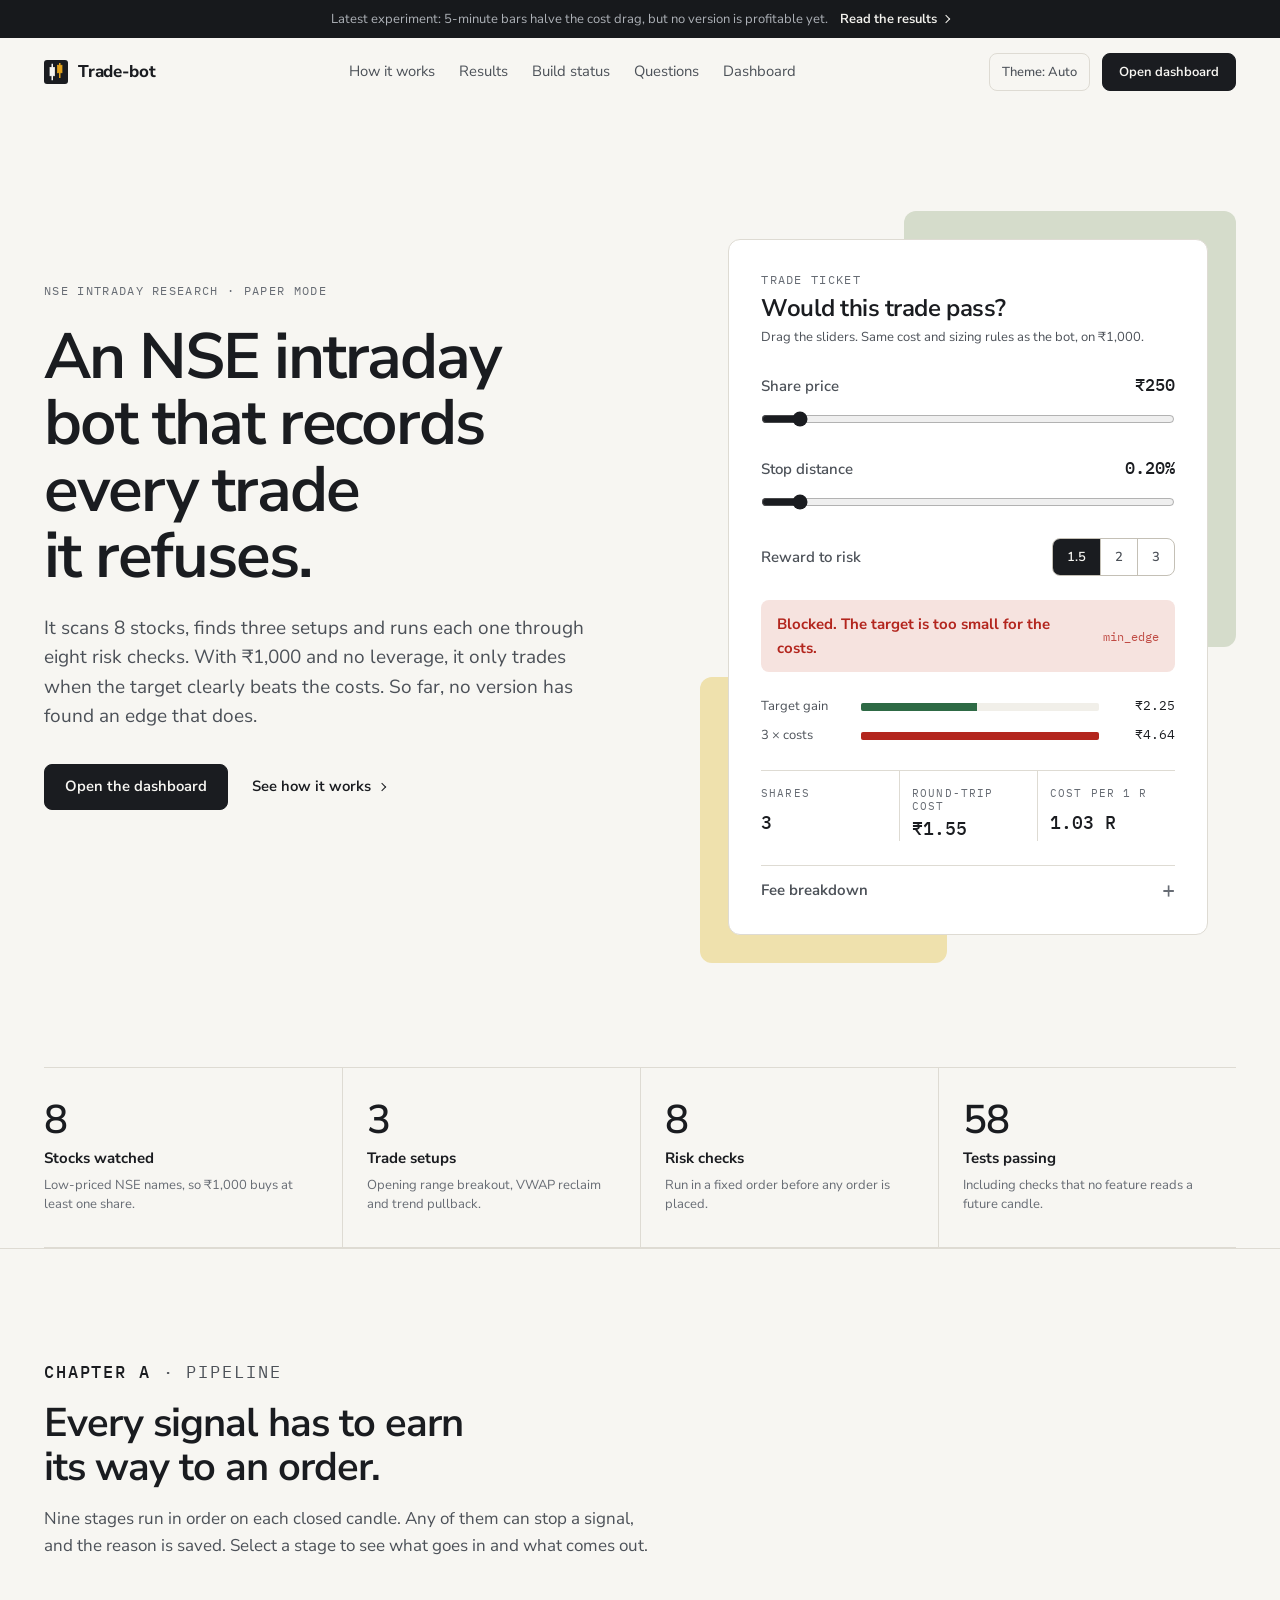
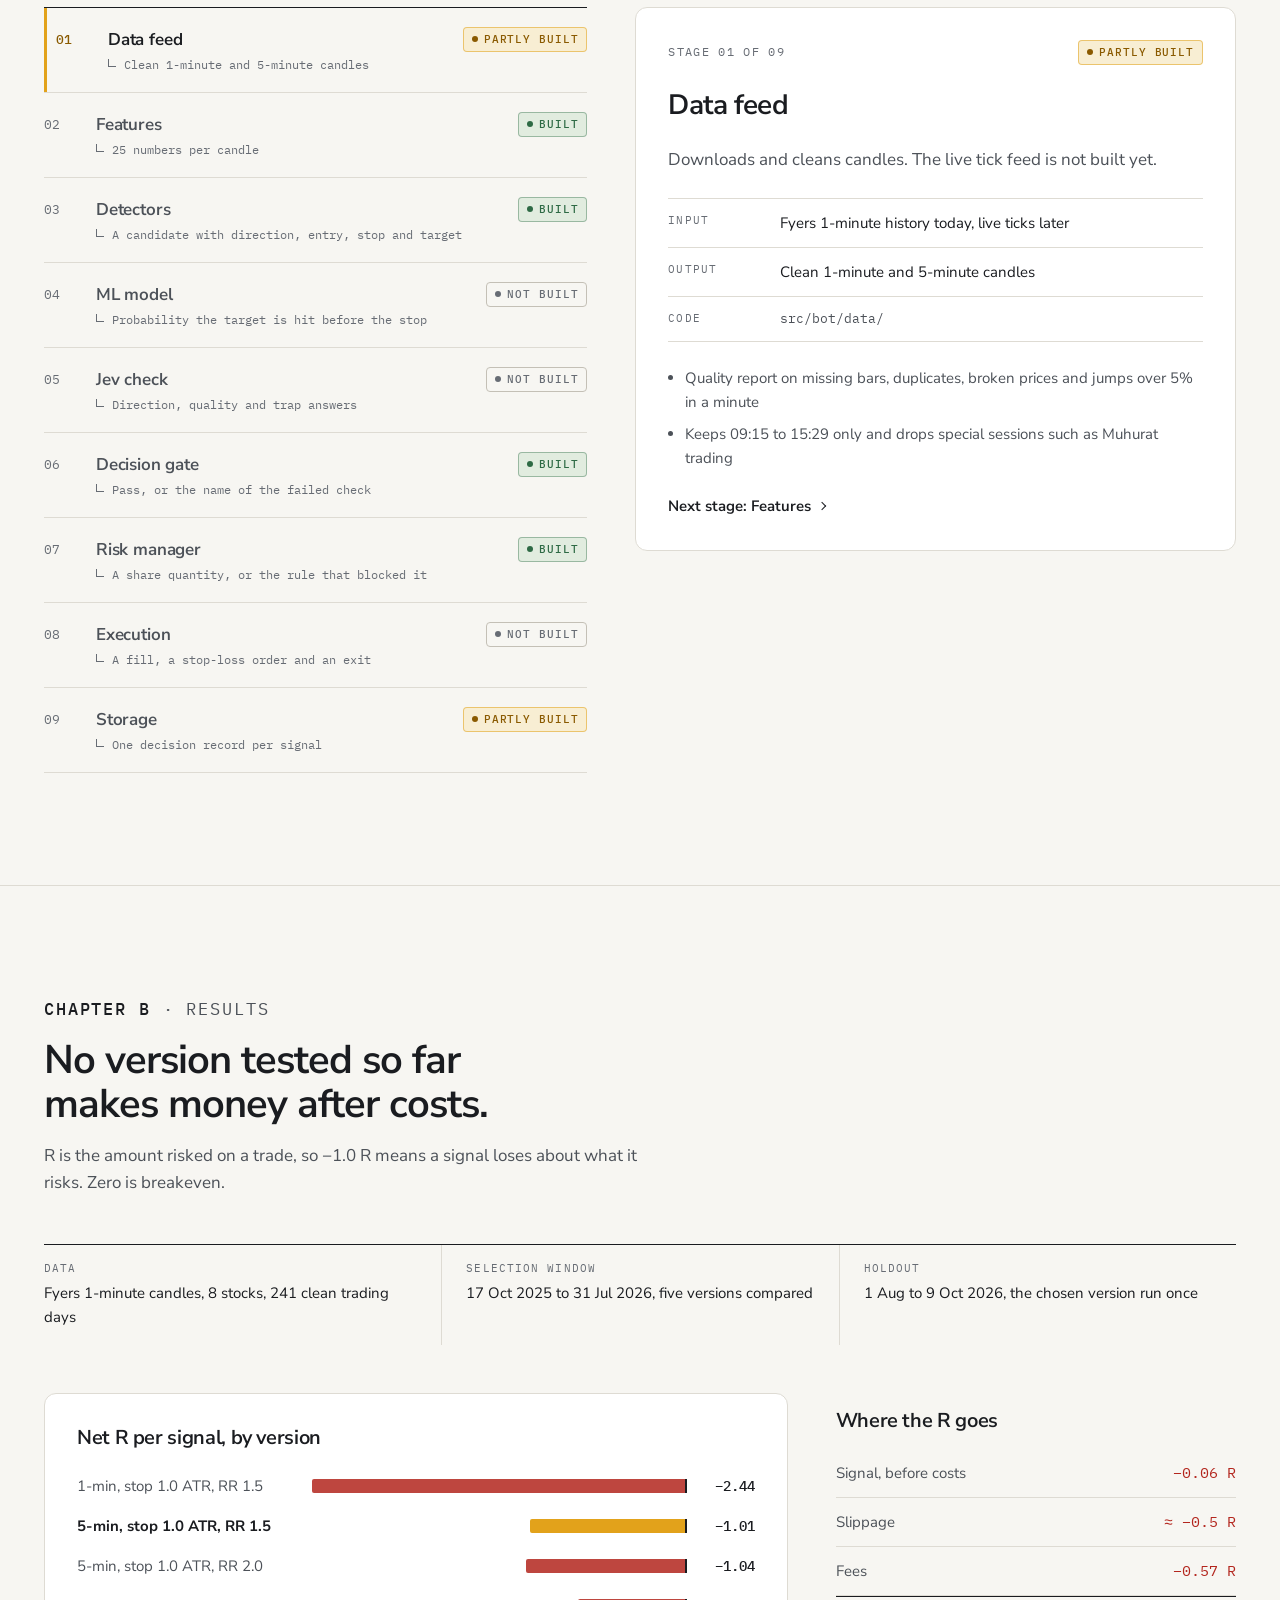
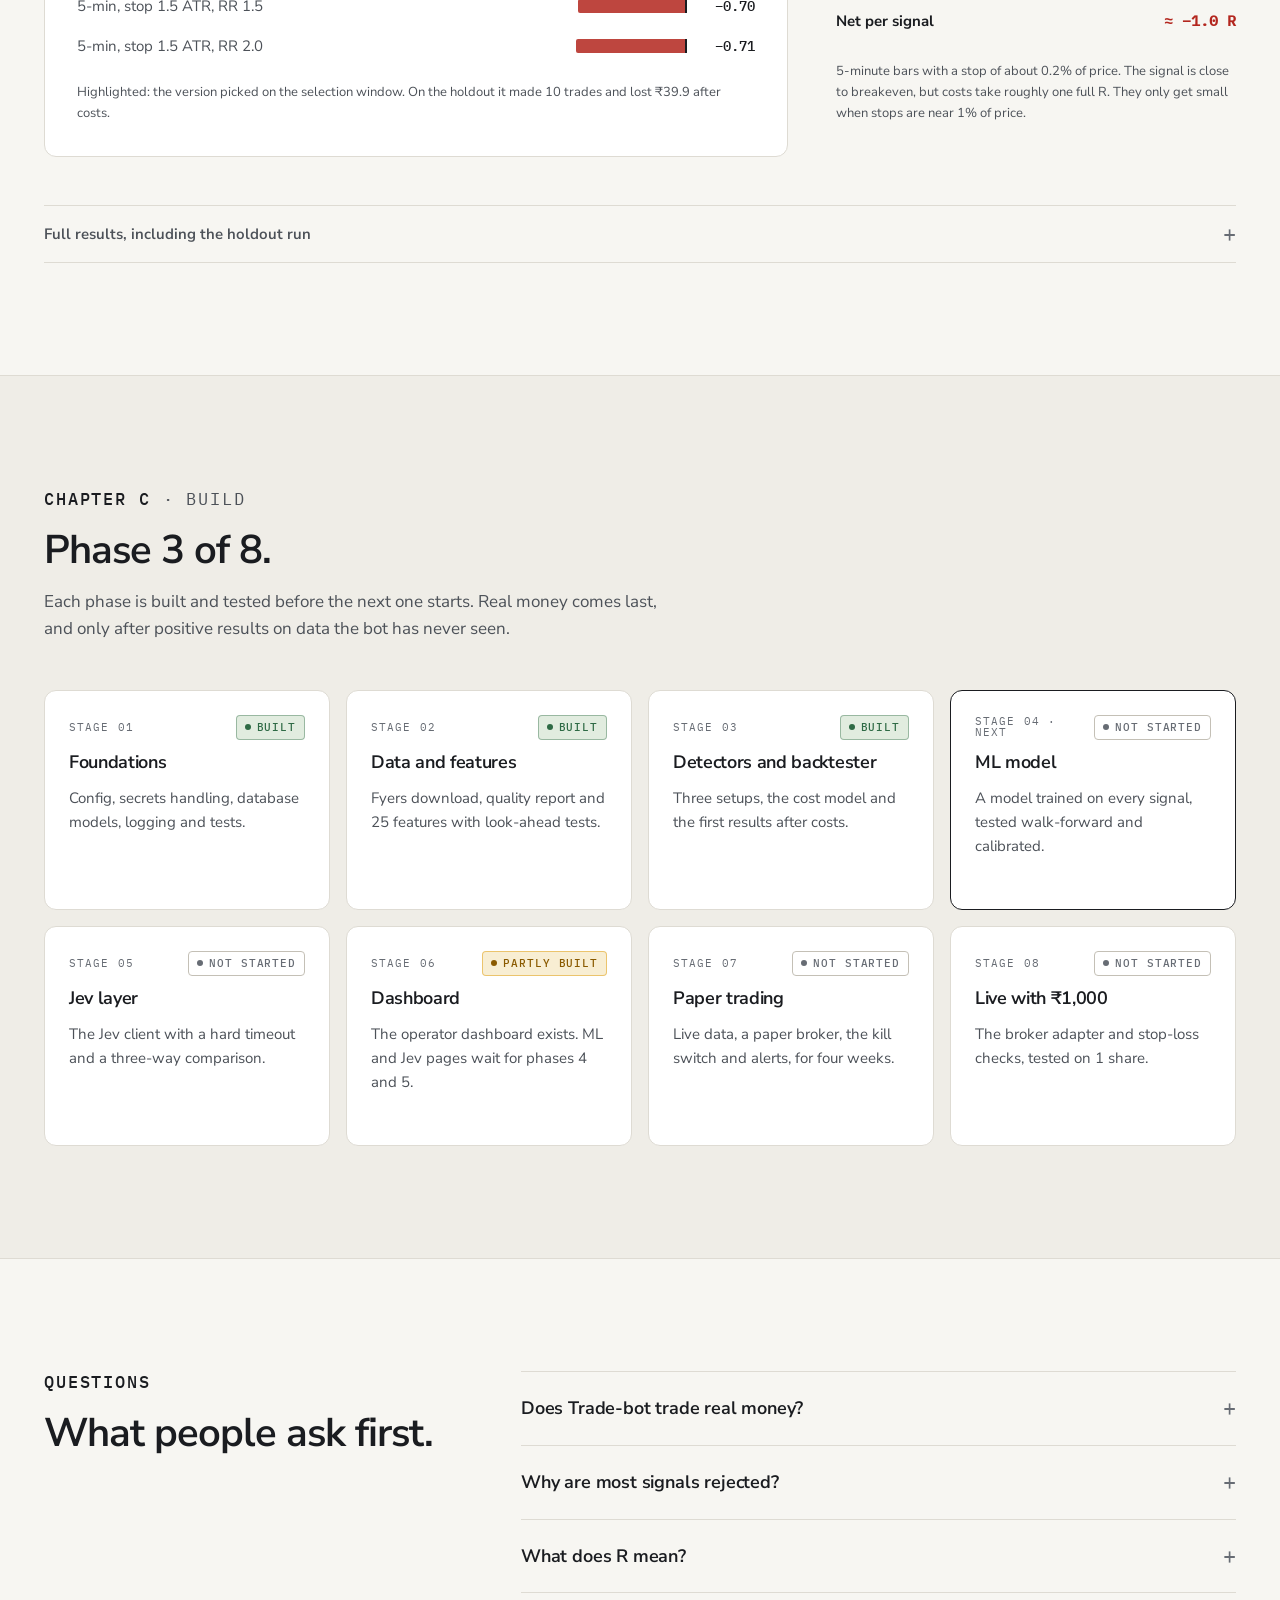
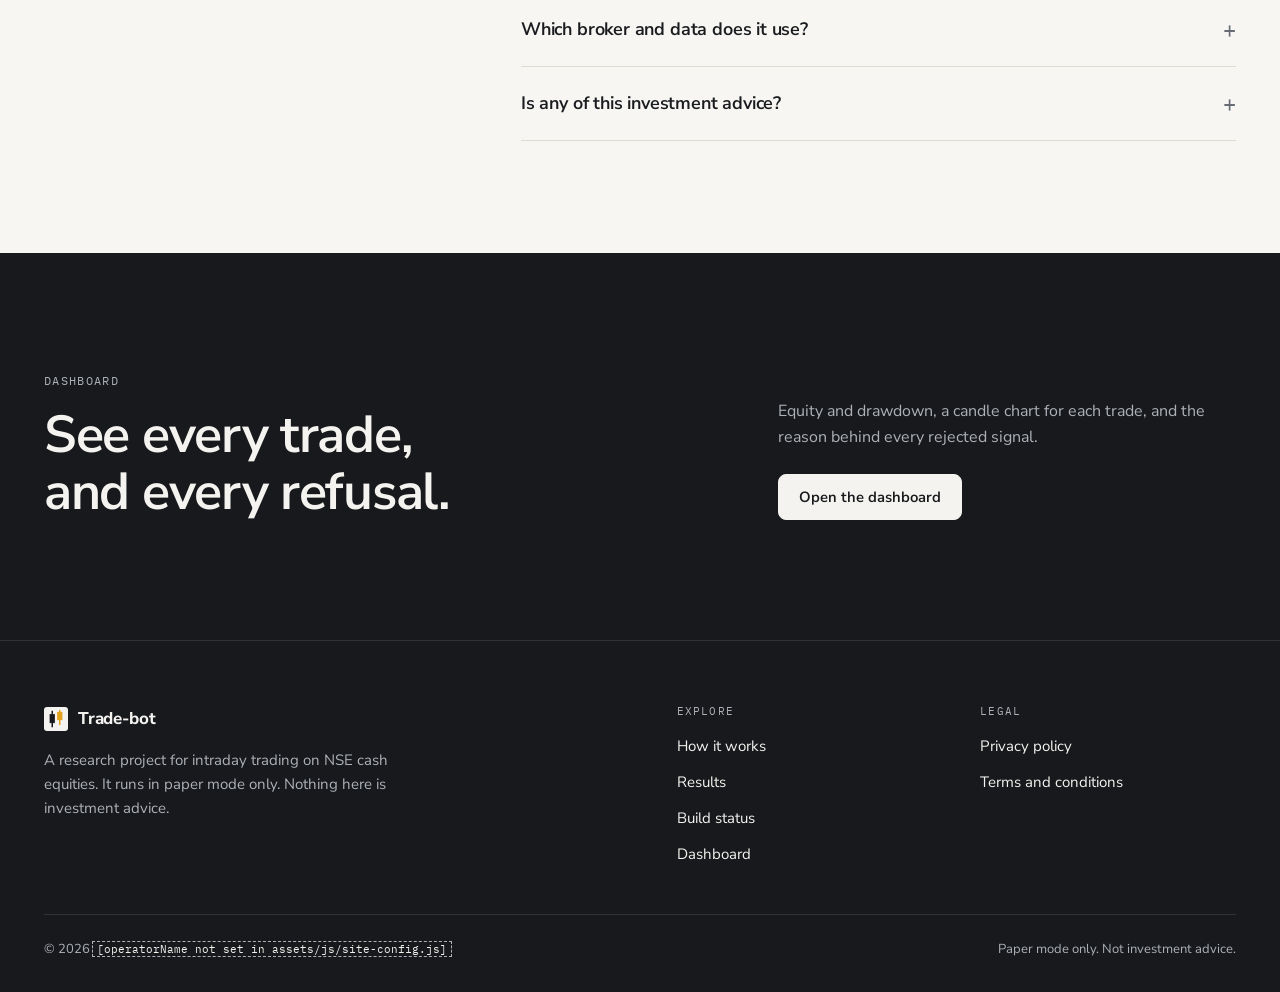
==== frontend/index.html @ ba50add5 "feat(frontend): static project site and backtest dashboard Project page (trade-ticket fee calculator" ====
<!doctype html>
<html lang="en">
<head>
<meta charset="utf-8">
<meta name="viewport" content="width=device-width, initial-scale=1, viewport-fit=cover">
<title>Trade-bot</title>
<meta name="claude:viewport-fit-sides" content="cover">
<meta name="description" content="An intraday trading bot for NSE stocks that logs every trade signal, including the ones its risk rules refuse. Research project in paper mode.">
<meta name="theme-color" content="#17191c">
<link rel="icon" href="favicon.svg" type="image/svg+xml">
<link rel="icon" href="favicon-32.png" sizes="32x32" type="image/png">
<link rel="apple-touch-icon" href="apple-touch-icon.png">
<link rel="manifest" href="site.webmanifest">
<link rel="stylesheet" href="assets/css/site.css">
<link rel="stylesheet" href="assets/css/home.css">
<script src="assets/js/site-config.js"></script>
<script src="assets/js/site.js"></script>
</head>
<body>
<a class="skip" href="#main">Skip to content</a>
<div class="announce"><div class="wrap"><span>Latest experiment: 5-minute bars halve the cost drag, but no version is profitable yet.</span><a href="#results">Read the results</a></div></div>
<header class="site-header">
  <div class="wrap">
    <a class="brand" href="./" aria-label="Trade-bot home">
      <svg viewBox="0 0 32 32" aria-hidden="true"><rect class="mk-bg" width="32" height="32" rx="4"/><path class="mk-fg" d="M11 5v22" stroke-width="2"/><rect class="mk-fg" x="8" y="10" width="6" height="11"/><path class="mk-ac" d="M21 4v20" stroke-width="2"/><rect class="mk-ac" x="18" y="7" width="6" height="10"/></svg>
      Trade-bot
    </a>
    <button type="button" class="menu-btn" aria-expanded="false" aria-controls="site-nav">Menu</button>
    <nav class="nav" id="site-nav" aria-label="Main">
      <a href="#how">How it works</a>
      <a href="#results">Results</a>
      <a href="#status">Build status</a>
      <a href="#faq">Questions</a>
      <a href="dashboard.html">Dashboard</a>
    </nav>
    <div class="header-actions">
      <button type="button" class="theme-toggle">Theme: Auto</button>
      <a class="btn small" href="dashboard.html">Open dashboard</a>
    </div>
  </div>
</header>

<main id="main">
  <section class="hero">
    <div class="wrap hero-grid">
      <div class="hero-copy">
        <p class="eyebrow">NSE intraday research &middot; paper mode</p>
        <h1>An NSE intraday bot that records every trade it refuses.</h1>
        <p class="lede">It scans 8 stocks, finds three setups and runs each one through eight risk checks. With &#8377;1,000 and no leverage, it only trades when the target clearly beats the costs. So far, no version has found an edge that does.</p>
        <div class="hero-actions">
          <a class="btn" href="dashboard.html">Open the dashboard</a>
          <a class="arrow" href="#how">See how it works</a>
        </div>
      </div>

      <div class="ticket-stage">
        <span class="deco deco-sage" aria-hidden="true"></span>
        <span class="deco deco-butter" aria-hidden="true"></span>
        <form class="ticket" id="ticket" aria-labelledby="ticket-title">
          <div class="ticket-head">
            <p class="eyebrow">Trade ticket</p>
            <h2 id="ticket-title">Would this trade pass?</h2>
            <p class="small muted">Drag the sliders. Same cost and sizing rules as the bot, on &#8377;1,000.</p>
          </div>
          <div class="slider">
            <div class="slider-top"><label for="t-price">Share price</label><output id="t-price-v" for="t-price" class="num"></output></div>
            <input id="t-price" type="range" min="20" max="3000" step="5" value="250">
          </div>
          <div class="slider">
            <div class="slider-top"><label for="t-stop">Stop distance</label><output id="t-stop-v" for="t-stop" class="num"></output></div>
            <input id="t-stop" type="range" min="0.05" max="2" step="0.05" value="0.2">
          </div>
          <div class="slider slider-inline">
            <span class="label" id="t-rr-l">Reward to risk</span>
            <div class="seg" role="group" aria-labelledby="t-rr-l" id="t-rr">
              <button type="button" data-rr="1.5" aria-pressed="true">1.5</button>
              <button type="button" data-rr="2" aria-pressed="false">2</button>
              <button type="button" data-rr="3" aria-pressed="false">3</button>
            </div>
          </div>
          <div class="verdict" id="t-verdict" aria-live="polite"></div>
          <div class="bars" aria-hidden="true">
            <div class="bar-row"><span>Target gain</span><span class="track"><span class="fill gain-fill" id="tb-gain"></span></span><span class="num" id="tb-gain-v"></span></div>
            <div class="bar-row"><span>3 &times; costs</span><span class="track"><span class="fill cost-fill" id="tb-cost"></span></span><span class="num" id="tb-cost-v"></span></div>
          </div>
          <dl class="tstats" id="t-stats"></dl>
          <details class="more">
            <summary>Fee breakdown</summary>
            <div class="more-body">
              <table class="fee-table"><tbody id="t-rows"></tbody></table>
              <p class="small muted">Rates from <code>config/costs.yaml</code>. Sizing risks 1% of capital, is capped by cash and always rounds down.</p>
            </div>
          </details>
        </form>
      </div>
    </div>

    <div class="wrap">
      <div class="stats-row" aria-label="Project facts">
        <div class="stat"><span class="v">8</span><span class="k">Stocks watched</span><span class="s">Low-priced NSE names, so &#8377;1,000 buys at least one share.</span></div>
        <div class="stat"><span class="v">3</span><span class="k">Trade setups</span><span class="s">Opening range breakout, VWAP reclaim and trend pullback.</span></div>
        <div class="stat"><span class="v">8</span><span class="k">Risk checks</span><span class="s">Run in a fixed order before any order is placed.</span></div>
        <div class="stat"><span class="v">58</span><span class="k">Tests passing</span><span class="s">Including checks that no feature reads a future candle.</span></div>
      </div>
    </div>
  </section>

  <section class="section" id="how">
    <div class="wrap">
      <div class="section-head">
        <p class="eyebrow"><b>Chapter A</b> &middot; Pipeline</p>
        <h2>Every signal has to earn its way to an order.</h2>
        <p>Nine stages run in order on each closed candle. Any of them can stop a signal, and the reason is saved. Select a stage to see what goes in and what comes out.</p>
      </div>
      <div class="how-grid">
        <ol class="stage-list" id="stage-list" role="tablist" aria-label="Pipeline stages" aria-orientation="vertical"></ol>
        <article class="stage-panel panel" id="stage-panel" role="tabpanel" aria-live="polite"></article>
      </div>
    </div>
  </section>

  <section class="section" id="results">
    <div class="wrap">
      <div class="section-head">
        <p class="eyebrow"><b>Chapter B</b> &middot; Results</p>
        <h2>No version tested so far makes money after costs.</h2>
        <p>R is the amount risked on a trade, so &minus;1.0 R means a signal loses about what it risks. Zero is breakeven.</p>
      </div>
      <dl class="evidence">
        <div><dt>Data</dt><dd>Fyers 1-minute candles, 8 stocks, 241 clean trading days</dd></div>
        <div><dt>Selection window</dt><dd>17 Oct 2025 to 31 Jul 2026, five versions compared</dd></div>
        <div><dt>Holdout</dt><dd>1 Aug to 9 Oct 2026, the chosen version run once</dd></div>
      </dl>
      <div class="results-grid">
        <div class="panel results-chart">
          <h3>Net R per signal, by version</h3>
          <div id="r-chart"></div>
          <p class="small muted">Highlighted: the version picked on the selection window. On the holdout it made 10 trades and lost &#8377;39.9 after costs.</p>
        </div>
        <div class="ledger">
          <h3>Where the R goes</h3>
          <dl>
            <div><dt>Signal, before costs</dt><dd class="num">&minus;0.06 R</dd></div>
            <div><dt>Slippage</dt><dd class="num">&asymp; &minus;0.5 R</dd></div>
            <div><dt>Fees</dt><dd class="num">&minus;0.57 R</dd></div>
            <div class="total"><dt>Net per signal</dt><dd class="num">&asymp; &minus;1.0 R</dd></div>
          </dl>
          <p class="small muted">5-minute bars with a stop of about 0.2% of price. The signal is close to breakeven, but costs take roughly one full R. They only get small when stops are near 1% of price.</p>
        </div>
      </div>
      <details class="more results-more">
        <summary>Full results, including the holdout run</summary>
        <div class="more-body">
          <div class="table-scroll">
            <table>
              <thead>
                <tr><th>Version</th><th class="n">Trades</th><th class="n">Win %</th><th class="n">Net &#8377;</th><th class="n">Max DD %</th><th class="n">Signals</th><th class="n">Signal win %</th><th class="n">Net R</th></tr>
              </thead>
              <tbody id="results-body"></tbody>
            </table>
          </div>
          <p class="small muted">Source: <code>docs/experiments/2026-10-12-timeframe.md</code> in the repository.</p>
        </div>
      </details>
    </div>
  </section>

  <section class="section band" id="status">
    <div class="wrap">
      <div class="section-head">
        <p class="eyebrow"><b>Chapter C</b> &middot; Build</p>
        <h2>Phase 3 of 8.</h2>
        <p>Each phase is built and tested before the next one starts. Real money comes last, and only after positive results on data the bot has never seen.</p>
      </div>
      <ol class="stages" id="stages"></ol>
    </div>
  </section>

  <section class="section" id="faq">
    <div class="wrap faq-grid">
      <div class="section-head">
        <p class="eyebrow"><b>Questions</b></p>
        <h2>What people ask first.</h2>
      </div>
      <div class="faq">
        <details class="qa">
          <summary>Does Trade-bot trade real money?</summary>
          <div class="more-body"><p>No. It runs in paper mode by default. Live trading needs both <code>TRADING_MODE=live</code> and a confirmation file, and the plan only allows it after positive results on unseen data and four weeks of paper trading.</p></div>
        </details>
        <details class="qa">
          <summary>Why are most signals rejected?</summary>
          <div class="more-body"><p>Costs. On 5-minute bars the stop is about 0.2% of price, so fees and slippage come close to the whole amount at risk. The minimum edge rule blocks any trade whose target is not more than three times the estimated cost, and most signals stop there.</p></div>
        </details>
        <details class="qa">
          <summary>What does R mean?</summary>
          <div class="more-body"><p>R is the amount at risk on a trade: the distance from entry to stop, times the number of shares. A result of &minus;1 R means the trade lost what it risked. A result of +1.5 R means it gained one and a half times that.</p></div>
        </details>
        <details class="qa">
          <summary>Which broker and data does it use?</summary>
          <div class="more-body"><p>Historical candles come from Fyers. Orders are planned through Zerodha Kite Connect, inside one module that a test keeps separate from the rest of the code.</p></div>
        </details>
        <details class="qa">
          <summary>Is any of this investment advice?</summary>
          <div class="more-body"><p>No. Trade-bot is a personal research project, and its results so far are losses after costs. The <a href="terms.html">terms</a> explain this in full.</p></div>
        </details>
      </div>
    </div>
  </section>

  <section class="cta-band">
    <div class="wrap">
      <div class="cta-copy">
        <p class="eyebrow">Dashboard</p>
        <h2>See every trade, and every refusal.</h2>
      </div>
      <div class="cta-side">
        <p>Equity and drawdown, a candle chart for each trade, and the reason behind every rejected signal.</p>
        <a class="btn light" href="dashboard.html">Open the dashboard</a>
      </div>
    </div>
  </section>
</main>

<footer class="site-footer">
  <div class="wrap">
    <div class="f-brand">
      <a class="brand" href="./" aria-label="Trade-bot home"><svg viewBox="0 0 32 32" aria-hidden="true"><rect class="mk-bg" width="32" height="32" rx="4"/><path class="mk-fg" d="M11 5v22" stroke-width="2"/><rect class="mk-fg" x="8" y="10" width="6" height="11"/><path class="mk-ac" d="M21 4v20" stroke-width="2"/><rect class="mk-ac" x="18" y="7" width="6" height="10"/></svg>Trade-bot</a>
      <p>A research project for intraday trading on NSE cash equities. It runs in paper mode only. Nothing here is investment advice.</p>
    </div>
    <div>
      <h2>Explore</h2>
      <ul><li><a href="./#how">How it works</a></li><li><a href="./#results">Results</a></li><li><a href="./#status">Build status</a></li><li><a href="dashboard.html">Dashboard</a></li></ul>
    </div>
    <div>
      <h2>Legal</h2>
      <ul><li><a href="privacy.html">Privacy policy</a></li><li><a href="terms.html">Terms and conditions</a></li></ul>
    </div>
    <p class="f-fine"><span>&copy; 2026 <span data-config="operatorName"></span></span><span>Paper mode only. Not investment advice.</span></p>
  </div>
</footer>
<script src="assets/js/home.js"></script>
</body>
</html>
---- frontend/assets/css/site.css ----
/* Layout concept: an engineering notebook. Warm paper, near-black ink, small typewriter labels that
   index each chapter, thin rules instead of boxes, and dark bands to open and close the story.
   Marigold marks price levels; green and red are kept for profit and loss.
   Spacing follows the Simple Design System scale (4/8/12/16/24/32/48/64/96). */

@font-face {
  font-family: "Nunito Sans";
  src: url("../fonts/nunito-sans-latin-wght-normal.woff2") format("woff2-variations");
  font-weight: 200 1000; font-style: normal; font-display: swap;
  unicode-range: U+0000-00FF, U+0131, U+0152-0153, U+02BB-02BC, U+02C6, U+02DA, U+02DC, U+0304, U+0308, U+0329, U+2000-206F, U+20AC, U+2122, U+2191, U+2193, U+2212, U+2215, U+FEFF, U+FFFD;
}
@font-face {
  font-family: "Nunito Sans";
  src: url("../fonts/nunito-sans-latin-ext-wght-normal.woff2") format("woff2-variations");
  font-weight: 200 1000; font-style: normal; font-display: swap;
  unicode-range: U+0100-02BA, U+02BD-02C5, U+02C7-02CC, U+02CE-02D7, U+02DD-02FF, U+0304, U+0308, U+0329, U+1D00-1DBF, U+1E00-1E9F, U+1EF2-1EFF, U+2020, U+20A0-20AB, U+20AD-20C0, U+2113, U+2C60-2C7F, U+A720-A7FF;
}
@font-face {
  font-family: "IBM Plex Mono";
  src: url("../fonts/ibm-plex-mono-latin-400-normal.woff2") format("woff2");
  font-weight: 400;
  font-display: swap;
  unicode-range: U+0000-00FF, U+0131, U+0152-0153, U+02BB-02BC, U+02C6, U+02DA, U+02DC, U+0304, U+0308, U+0329, U+2000-206F, U+20AC, U+2122, U+2191, U+2193, U+2212, U+2215, U+FEFF, U+FFFD;
}
@font-face {
  font-family: "IBM Plex Mono";
  src: url("../fonts/ibm-plex-mono-latin-ext-400-normal.woff2") format("woff2");
  font-weight: 400;
  font-display: swap;
  unicode-range: U+0100-02BA, U+02BD-02C5, U+02C7-02CC, U+02CE-02D7, U+02DD-02FF, U+1D00-1DBF, U+1E00-1E9F, U+1EF2-1EFF, U+2020, U+20A0-20AB, U+20AD-20C0, U+2113, U+2C60-2C7F, U+A720-A7FF;
}
@font-face {
  font-family: "IBM Plex Mono";
  src: url("../fonts/ibm-plex-mono-latin-500-normal.woff2") format("woff2");
  font-weight: 500;
  font-display: swap;
  unicode-range: U+0000-00FF, U+0131, U+0152-0153, U+02BB-02BC, U+02C6, U+02DA, U+02DC, U+0304, U+0308, U+0329, U+2000-206F, U+20AC, U+2122, U+2191, U+2193, U+2212, U+2215, U+FEFF, U+FFFD;
}
@font-face {
  font-family: "IBM Plex Mono";
  src: url("../fonts/ibm-plex-mono-latin-ext-500-normal.woff2") format("woff2");
  font-weight: 500;
  font-display: swap;
  unicode-range: U+0100-02BA, U+02BD-02C5, U+02C7-02CC, U+02CE-02D7, U+02DD-02FF, U+1D00-1DBF, U+1E00-1E9F, U+1EF2-1EFF, U+2020, U+20A0-20AB, U+20AD-20C0, U+2113, U+2C60-2C7F, U+A720-A7FF;
}

:root {
  --paper: #f7f6f2;
  --band: #efede7;
  --panel: #ffffff;
  --sunk: #f1efe9;
  --ink: #1a1c20;
  --ink-2: #4c5158;
  --ink-3: #676c74;
  --rule: #dedbd3;
  --rule-strong: #c4c0b6;
  --night: #17191c;
  --night-ink: #f4f3ef;
  --night-2: #adb1b7;
  --night-rule: #2e3136;
  --accent: #e2a21b;
  --accent-ink: #8a5a00;
  --accent-soft: #f8eed3;
  --sage: #d5dccb;
  --butter: #efe1ad;
  --gain: #2e6a45;
  --gain-soft: #e1ecdf;
  --loss: #b3261e;
  --loss-soft: #f6e3df;
  --focus: #1f63a8;

  --font-display: "Nunito Sans", "Avenir Next", Avenir, "Helvetica Neue", Arial, sans-serif;
  --font-body: "Nunito Sans", "Avenir Next", Avenir, "Helvetica Neue", Arial, sans-serif;
  --font-data: "IBM Plex Mono", ui-monospace, "SF Mono", Menlo, Consolas, monospace;

  --s1: 4px; --s2: 8px; --s3: 12px; --s4: 16px; --s6: 24px; --s8: 32px; --s12: 48px; --s16: 64px; --s24: 96px;
  --radius: 8px;
  --radius-card: 12px;
  --wrap: 1240px;
  --t-xs: 0.8125rem; --t-sm: 0.9375rem; --t-md: 1.0625rem; --t-lg: 1.375rem; --t-xl: clamp(1.875rem, 1.4rem + 1.6vw, 2.5rem);
  --t-hero: clamp(2.5rem, 1.6rem + 3.4vw, 4rem);
}
@media (prefers-color-scheme: dark) {
  :root:not([data-theme="light"]) {
    --paper: #121416; --band: #17191c; --panel: #1b1e22; --sunk: #202328; --ink: #ecebe6; --ink-2: #b6babf; --ink-3: #8b9097;
    --rule: #2b2f34; --rule-strong: #41464c; --night: #0a0b0d; --night-ink: #f4f3ef; --night-2: #a3a7ad; --night-rule: #24272b;
    --accent: #f0b429; --accent-ink: #f3c25a; --accent-soft: #2a2412; --sage: #283126; --butter: #3a3219;
    --gain: #5cc28c; --gain-soft: #13281c; --loss: #f0675c; --loss-soft: #36181a; --focus: #6cb4f0;
    color-scheme: dark;
  }
}
:root[data-theme="dark"] {
  --paper: #121416; --band: #17191c; --panel: #1b1e22; --sunk: #202328; --ink: #ecebe6; --ink-2: #b6babf; --ink-3: #8b9097;
  --rule: #2b2f34; --rule-strong: #41464c; --night: #0a0b0d; --night-ink: #f4f3ef; --night-2: #a3a7ad; --night-rule: #24272b;
  --accent: #f0b429; --accent-ink: #f3c25a; --accent-soft: #2a2412; --sage: #283126; --butter: #3a3219;
  --gain: #5cc28c; --gain-soft: #13281c; --loss: #f0675c; --loss-soft: #36181a; --focus: #6cb4f0;
  color-scheme: dark;
}

*, *::before, *::after { box-sizing: border-box; }
[hidden] { display: none !important; }
html { -webkit-text-size-adjust: 100%; scroll-behavior: smooth; scroll-padding-top: 80px; }
@media (prefers-reduced-motion: reduce) { html { scroll-behavior: auto; } }
body { margin: 0; background: var(--paper); color: var(--ink); font-family: var(--font-body); font-size: 1rem; line-height: 1.6; text-rendering: optimizeLegibility; -webkit-font-smoothing: antialiased; }
img, svg { max-width: 100%; }
a { color: inherit; text-decoration-color: var(--rule-strong); text-underline-offset: 3px; }
a:hover { text-decoration-color: var(--ink); }
:focus-visible { outline: 2px solid var(--focus); outline-offset: 2px; }
h1, h2, h3 { font-family: var(--font-display); margin: 0; text-wrap: balance; color: var(--ink); }
h1 { font-size: var(--t-hero); font-weight: 650; line-height: 1.04; letter-spacing: -0.032em; }
h2 { font-size: var(--t-xl); font-weight: 650; line-height: 1.1; letter-spacing: -0.025em; }
h3 { font-size: 1.25rem; font-weight: 650; line-height: 1.2; letter-spacing: -0.018em; }
p { margin: 0; }
code, kbd { font-family: var(--font-data); font-size: 0.86em; }
.num { font-family: var(--font-data); font-variant-numeric: tabular-nums; }
.skip { position: absolute; left: -9999px; }
.skip:focus { left: var(--s4); top: var(--s4); background: var(--panel); padding: var(--s2) var(--s3); z-index: 50; }
.sr-only { position: absolute; width: 1px; height: 1px; overflow: hidden; clip: rect(0 0 0 0); white-space: nowrap; }

.wrap { max-width: var(--wrap); margin: 0 auto; padding-left: max(24px, env(safe-area-inset-left, 0px)); padding-right: max(24px, env(safe-area-inset-right, 0px)); }
@media (max-width: 600px) { .wrap { padding-left: max(16px, env(safe-area-inset-left, 0px)); padding-right: max(16px, env(safe-area-inset-right, 0px)); } }

/* Mono index label, used once per section */
.eyebrow { font: 400 0.75rem/1.4 var(--font-data); text-transform: uppercase; letter-spacing: 0.11em; color: var(--ink-3); }
.eyebrow b { font-weight: 500; color: var(--ink); }

/* Brand mark */
.brand { display: inline-flex; align-items: center; gap: 10px; text-decoration: none; font-weight: 750; font-size: 1.0625rem; letter-spacing: -0.01em; white-space: nowrap; }
.brand svg { width: 24px; height: 24px; flex: none; }
.mk-bg { fill: var(--ink); } .mk-fg { fill: var(--paper); stroke: var(--paper); } .mk-ac { fill: var(--accent); stroke: var(--accent); }

/* Announcement bar */
.announce { background: var(--night); color: var(--night-2); font-size: var(--t-xs); }
.announce .wrap { display: flex; justify-content: center; align-items: center; gap: var(--s3); min-height: 38px; flex-wrap: wrap; padding-block: 6px; text-align: center; }
.announce a { color: var(--night-ink); font-weight: 650; text-decoration: none; display: inline-flex; align-items: center; gap: 6px; }
.announce a::after, .arrow::after { content: ""; width: 6px; height: 6px; border-top: 1.5px solid currentColor; border-right: 1.5px solid currentColor; transform: rotate(45deg); transition: transform .2s; }
.announce a:hover::after, .arrow:hover::after { transform: translateX(3px) rotate(45deg); }

/* Header */
body::before { content: ""; position: fixed; inset: 0 0 auto; height: env(safe-area-inset-top, 0px); z-index: 10; background: var(--paper); }
.site-header { position: sticky; top: env(safe-area-inset-top, 0px); z-index: 9; background: var(--paper); border-bottom: 1px solid transparent; transition: border-color .2s; }
.site-header.scrolled { border-bottom-color: var(--rule); }
.site-header .wrap { display: flex; align-items: center; gap: var(--s8); min-height: 68px; }
.nav { display: flex; gap: var(--s6); margin-inline: auto; }
.nav a { text-decoration: none; color: var(--ink-2); font-size: 0.925rem; padding-block: 6px; }
.nav a:hover { color: var(--ink); }
.nav a[aria-current="page"] { color: var(--ink); font-weight: 650; }
.header-actions { display: flex; align-items: center; gap: var(--s3); }
.theme-toggle { font: 500 var(--t-xs)/1 var(--font-body); color: var(--ink-2); background: transparent; border: 1px solid var(--rule); border-radius: var(--radius); padding: 0 12px; height: 38px; cursor: pointer; white-space: nowrap; }
.theme-toggle:hover { color: var(--ink); border-color: var(--rule-strong); }
.menu-btn { display: none; font: 600 var(--t-sm)/1 var(--font-body); color: var(--ink); background: transparent; border: 1px solid var(--rule); border-radius: var(--radius); height: 38px; padding: 0 14px; cursor: pointer; }
@media (max-width: 880px) {
  .site-header .wrap { flex-wrap: wrap; gap: var(--s3); min-height: 60px; }
  .menu-btn { display: inline-flex; align-items: center; margin-left: auto; }
  .header-actions .btn { display: none; }
  .theme-toggle .tt-k { display: none; }
  .nav { display: none; order: 5; width: 100%; flex-direction: column; gap: 0; margin: 0; padding-bottom: var(--s3); }
  .nav.open { display: flex; animation: reveal .2s ease; }
  .nav a { padding: 12px 0; border-top: 1px solid var(--rule); font-size: var(--t-md); }
}

/* Buttons: 8px corners, never pills */
.btn { display: inline-flex; align-items: center; justify-content: center; gap: var(--s2); font: 650 0.925rem/1 var(--font-body); height: 46px; padding: 0 20px; border-radius: var(--radius); border: 1px solid var(--ink); background: var(--ink); color: var(--paper); text-decoration: none; cursor: pointer; transition: background-color .15s, color .15s, border-color .15s; white-space: nowrap; }
.btn:hover { background: transparent; color: var(--ink); }
.btn.secondary { background: transparent; color: var(--ink); border-color: var(--rule-strong); }
.btn.secondary:hover { border-color: var(--ink); }
.btn.small { height: 38px; padding: 0 16px; font-size: var(--t-xs); }
.btn.light { background: var(--night-ink); color: var(--night); border-color: var(--night-ink); }
.btn.light:hover { background: transparent; color: var(--night-ink); }
.arrow { display: inline-flex; align-items: center; gap: 8px; font-weight: 650; font-size: 0.925rem; text-decoration: none; color: var(--ink); }
.link-btn { all: unset; cursor: pointer; color: var(--ink); font-weight: 650; font-size: var(--t-sm); display: inline-flex; align-items: center; gap: 8px; }
.link-btn::after { content: ""; width: 6px; height: 6px; border-top: 1.5px solid currentColor; border-right: 1.5px solid currentColor; transform: rotate(45deg); transition: transform .2s; }
.link-btn:hover::after { transform: translateX(3px) rotate(45deg); }
.link-btn:focus-visible { outline: 2px solid var(--focus); outline-offset: 2px; }

/* Status badge: square-ish, mono */
.badge { display: inline-flex; align-items: center; gap: 6px; font: 500 0.6875rem/1 var(--font-data); text-transform: uppercase; letter-spacing: 0.08em; padding: 6px 8px; border-radius: 4px; border: 1px solid var(--rule-strong); color: var(--ink-3); white-space: nowrap; }
.badge::before { content: ""; width: 6px; height: 6px; border-radius: 50%; background: currentColor; }
.badge.built { color: var(--gain); border-color: color-mix(in srgb, var(--gain) 40%, transparent); background: var(--gain-soft); }
.badge.partial { color: var(--accent-ink); border-color: color-mix(in srgb, var(--accent) 55%, transparent); background: var(--accent-soft); }
.badge.todo { color: var(--ink-3); }

/* Generic blocks */
.lede { font-size: 1.1875rem; line-height: 1.55; color: var(--ink-2); max-width: 52ch; }
.muted { color: var(--ink-2); }
.small { font-size: var(--t-xs); }
.panel { background: var(--panel); border: 1px solid var(--rule); border-radius: var(--radius-card); }
.section { padding-block: 112px; border-top: 1px solid var(--rule); }
.section.band { background: var(--band); }
.section-head { display: grid; gap: var(--s4); margin-bottom: var(--s12); max-width: 62ch; }
.section-head p { color: var(--ink-2); font-size: var(--t-md); }
.notice { display: block; padding: var(--s3) var(--s4); border: 1px solid color-mix(in srgb, var(--accent) 50%, transparent); background: var(--accent-soft); border-radius: var(--radius); font-size: var(--t-sm); }
.gain { color: var(--gain); }
.loss { color: var(--loss); }
.prose { max-width: 68ch; display: grid; gap: var(--s4); }
.prose h2 { margin-top: var(--s8); font-size: var(--t-lg); letter-spacing: -0.015em; }
.prose ul { margin: 0; padding-left: 1.2em; display: grid; gap: var(--s2); }

/* Disclosure / accordion with plus sign */
details.more, details.qa { border-top: 1px solid var(--rule); }
details.more > summary, details.qa > summary { list-style: none; cursor: pointer; display: flex; align-items: center; justify-content: space-between; gap: var(--s4); padding: var(--s4) 0; font-weight: 650; }
details.more > summary { font-size: var(--t-sm); color: var(--ink-2); }
details.qa > summary { font-size: 1.125rem; letter-spacing: -0.01em; padding: 22px 0; }
details > summary::-webkit-details-marker { display: none; }
details.more > summary::after, details.qa > summary::after { content: "+"; font: 400 1.375rem/1 var(--font-data); color: var(--ink-3); transition: transform .2s; flex: none; }
details[open].more > summary::after, details[open].qa > summary::after { transform: rotate(45deg); }
details.more > summary:hover, details.qa > summary:hover { color: var(--ink); }
details[open] > .more-body { animation: reveal .25s ease; }
details.qa .more-body { padding: 0 0 var(--s6); max-width: 66ch; color: var(--ink-2); }
@keyframes reveal { from { opacity: 0; transform: translateY(-4px); } to { opacity: 1; transform: none; } }

/* Evidence table: label / value pairs */
.evidence { display: grid; grid-template-columns: repeat(3, minmax(0, 1fr)); border-top: 1px solid var(--ink); }
.evidence div { padding: var(--s4) var(--s6) var(--s4) 0; display: grid; gap: 6px; align-content: start; }
.evidence div + div { padding-left: var(--s6); border-left: 1px solid var(--rule); }
.evidence dt { font: 400 0.6875rem/1.3 var(--font-data); text-transform: uppercase; letter-spacing: 0.1em; color: var(--ink-3); }
.evidence dd { margin: 0; font-size: var(--t-sm); color: var(--ink); }
@media (max-width: 720px) { .evidence { grid-template-columns: minmax(0, 1fr); } .evidence div + div { padding-left: 0; border-left: 0; border-top: 1px solid var(--rule); } }

/* Tables */
.table-scroll { overflow-x: auto; }
table { border-collapse: collapse; width: 100%; font-size: var(--t-sm); }
th, td { text-align: left; padding: 12px var(--s3); border-bottom: 1px solid var(--rule); white-space: nowrap; }
th:first-child, td:first-child { padding-left: 0; }
th:last-child, td:last-child { padding-right: 0; }
th { font: 400 0.6875rem/1.2 var(--font-data); text-transform: uppercase; letter-spacing: 0.1em; color: var(--ink-3); background: var(--paper); position: sticky; top: 0; z-index: 1; }
.panel th { background: var(--panel); }
td.n, th.n { text-align: right; font-variant-numeric: tabular-nums; }
td.n { font-family: var(--font-data); font-size: 0.85rem; }
tbody tr:last-child td { border-bottom: 0; }
tr.highlight td { background: var(--accent-soft); }
tr.highlight td:first-child { box-shadow: inset 3px 0 0 var(--accent); padding-left: var(--s3); }
tbody tr.clickable { cursor: pointer; transition: background-color .12s; }
tbody tr.clickable:hover td { background: var(--sunk); }
tbody tr[aria-selected="true"] td { background: var(--accent-soft); }
th button.sort { all: unset; cursor: pointer; }
th button.sort:focus-visible { outline: 2px solid var(--focus); }

/* Forms */
.field { display: grid; gap: 6px; }
.field label, .field .label { font: 400 0.6875rem/1.2 var(--font-data); text-transform: uppercase; letter-spacing: 0.1em; color: var(--ink-3); }
select { font: 600 var(--t-sm)/1.2 var(--font-body); color: var(--ink); background: var(--panel); border: 1px solid var(--rule-strong); border-radius: var(--radius); height: 42px; padding: 0 12px; width: 100%; min-width: 0; }
select:hover { border-color: var(--ink-3); }
.seg { display: inline-flex; border: 1px solid var(--rule-strong); border-radius: var(--radius); overflow: hidden; }
.seg button { font: 600 var(--t-xs)/1 var(--font-body); height: 36px; padding: 0 14px; background: transparent; color: var(--ink-2); border: 0; cursor: pointer; transition: background-color .15s, color .15s; }
.seg button + button { border-left: 1px solid var(--rule-strong); }
.seg button:hover { color: var(--ink); }
.seg button[aria-pressed="true"] { background: var(--ink); color: var(--paper); }

/* Stat row: number, label, one line */
.stats-row { display: grid; grid-template-columns: repeat(4, minmax(0, 1fr)); border-top: 1px solid var(--rule); border-bottom: 1px solid var(--rule); }
.stat { padding: var(--s8) var(--s6) var(--s8) 0; display: grid; gap: 6px; align-content: start; min-width: 0; }
.stat + .stat { padding-left: var(--s6); border-left: 1px solid var(--rule); }
.stat .v { font: 600 2.5rem/1 var(--font-display); letter-spacing: -0.03em; font-variant-numeric: tabular-nums; }
.stat .v.mono { font: 500 2rem/1.1 var(--font-data); letter-spacing: -0.02em; }
.stat .k { font-weight: 700; font-size: var(--t-sm); }
.stat .s { font-size: var(--t-xs); color: var(--ink-3); line-height: 1.5; }
@media (max-width: 880px) { .stats-row { grid-template-columns: repeat(2, minmax(0, 1fr)); } .stat:nth-child(3) { padding-left: 0; border-left: 0; } .stat:nth-child(n+3) { border-top: 1px solid var(--rule); } }

/* Dark closing band */
.cta-band { background: var(--night); color: var(--night-ink); padding-block: 120px; }
.cta-band .wrap { display: grid; grid-template-columns: minmax(0, 1.2fr) minmax(0, 0.8fr); gap: var(--s12); align-items: end; }
.cta-band h2 { color: var(--night-ink); font-size: clamp(2rem, 1.4rem + 2.4vw, 3.25rem); }
.cta-band .eyebrow { color: var(--night-2); }
.cta-band p { color: var(--night-2); }
.cta-band .cta-copy { display: grid; gap: var(--s4); }
.cta-band .cta-side { display: grid; gap: var(--s6); justify-items: start; }
@media (max-width: 880px) { .cta-band .wrap { grid-template-columns: minmax(0, 1fr); } }

/* Footer */
.site-footer { background: var(--night); color: var(--night-2); border-top: 1px solid var(--night-rule); }
.site-footer .wrap { display: grid; grid-template-columns: minmax(0, 1.6fr) repeat(2, minmax(0, 0.7fr)); gap: var(--s12); padding-block: var(--s16) var(--s8); }
.site-footer .brand { color: var(--night-ink); }
.site-footer .mk-bg { fill: var(--night-ink); } .site-footer .mk-fg { fill: var(--night); stroke: var(--night); }
.site-footer .f-brand { display: grid; gap: var(--s4); align-content: start; max-width: 44ch; font-size: var(--t-sm); }
.site-footer h2 { font: 400 0.6875rem/1.2 var(--font-data); text-transform: uppercase; letter-spacing: 0.11em; color: var(--night-2); margin-bottom: var(--s4); }
.site-footer ul { list-style: none; margin: 0; padding: 0; display: grid; gap: var(--s3); font-size: var(--t-sm); }
.site-footer a { color: var(--night-ink); text-decoration: none; }
.site-footer a:hover { text-decoration: underline; text-decoration-color: var(--night-2); }
.site-footer .f-fine { grid-column: 1 / -1; display: flex; justify-content: space-between; flex-wrap: wrap; gap: var(--s4); padding-top: var(--s6); border-top: 1px solid var(--night-rule); font-size: var(--t-xs); }
@media (max-width: 720px) { .site-footer .wrap { grid-template-columns: 1fr 1fr; gap: var(--s8); } .site-footer .f-brand { grid-column: 1 / -1; } }

/* Charts (shared) */
.chart { position: relative; width: 100%; }
.chart svg { display: block; width: 100%; height: auto; overflow: hidden; }
.chart text { font-family: var(--font-data); font-size: 11px; fill: var(--ink-3); }
.chart .grid line { stroke: var(--rule); stroke-width: 1; }
.chart .axis-zero { stroke: var(--rule-strong); stroke-width: 1; }
.tooltip { position: absolute; pointer-events: none; z-index: 5; min-width: 150px; background: var(--ink); color: var(--paper); border-radius: var(--radius); padding: 8px 10px; font: 400 0.75rem/1.5 var(--font-data); white-space: nowrap; }
.legend { display: flex; gap: var(--s4); flex-wrap: wrap; font: 400 var(--t-xs)/1 var(--font-body); color: var(--ink-2); }
.legend span { display: inline-flex; align-items: center; gap: 6px; }
.legend i { display: block; flex: none; width: 16px; height: 2px; background: currentColor; }
.legend i.dash { width: 16px; height: 2px; background: none; border-top: 2px dashed currentColor; }

@media (prefers-reduced-motion: reduce) { *, *::before, *::after { animation-duration: 0.001ms !important; transition-duration: 0.001ms !important; } }

.unset { color: var(--loss); background: var(--loss-soft); outline: 1px dashed var(--loss); padding: 0 4px; font-family: var(--font-data); font-size: 0.85em; }
.site-footer .unset { color: var(--night-ink); background: transparent; outline-color: var(--night-2); }

/* Legal and utility pages */
.legal { padding-block: var(--s16) var(--s24); display: grid; gap: var(--s12); }
.legal-head { display: grid; gap: var(--s4); max-width: 68ch; }
.legal .prose p, .legal .prose li { color: var(--ink-2); }
.legal .summary { padding: var(--s6) var(--s8); display: grid; gap: var(--s3); }
.legal .summary h2 { margin-top: 0; font: 400 0.75rem/1.3 var(--font-data); text-transform: uppercase; letter-spacing: 0.11em; color: var(--ink-3); }
.legal .summary li { color: var(--ink); }
.notfound { min-height: 70vh; display: grid; align-content: center; gap: var(--s4); padding-block: var(--s16); }
.notfound .actions { display: flex; gap: var(--s3); flex-wrap: wrap; }
---- frontend/assets/css/home.css ----
/* Hero */
.hero { padding-block: 104px 0; }
.hero-grid { display: grid; grid-template-columns: minmax(0, 1.05fr) minmax(0, 0.95fr); gap: var(--s16); align-items: start; }
.hero-copy { padding-top: 72px; }
.hero-copy { display: grid; gap: var(--s6); min-width: 0; }
.hero-copy h1 { max-width: 14ch; }
.hero-actions { display: flex; gap: var(--s6); align-items: center; flex-wrap: wrap; padding-top: var(--s2); }

/* Ticket on flat colour blocks */
.ticket-stage { position: relative; padding: 28px; min-width: 0; }
.deco { position: absolute; border-radius: var(--radius-card); }
.deco-sage { top: 0; right: 0; width: 62%; height: 58%; background: var(--sage); }
.deco-butter { bottom: 0; left: 0; width: 46%; height: 38%; background: var(--butter); }
.ticket { position: relative; background: var(--panel); border: 1px solid var(--rule); border-radius: var(--radius-card); padding: var(--s8); display: grid; gap: var(--s6); }
.ticket-head { display: grid; gap: 6px; }
.ticket-head h2 { font-size: 1.5rem; letter-spacing: -0.02em; }
.slider { display: grid; gap: var(--s2); }
.slider-inline { grid-template-columns: 1fr auto; align-items: center; }
.slider-top { display: flex; justify-content: space-between; align-items: baseline; gap: var(--s3); }
.slider label, .slider .label { font-size: var(--t-sm); color: var(--ink-2); font-weight: 600; }
.slider-top output { font-size: 1.0625rem; font-weight: 500; }
input[type="range"] { width: 100%; margin: 0; accent-color: var(--ink); height: 24px; cursor: pointer; }
.verdict { display: flex; align-items: center; justify-content: space-between; gap: var(--s3); padding: var(--s3) var(--s4); border-radius: var(--radius); font-weight: 700; font-size: var(--t-sm); transition: background-color .25s, color .25s; }
.verdict code { font-weight: 400; font-size: 0.75rem; opacity: 0.8; }
.verdict.pass { background: var(--gain-soft); color: var(--gain); }
.verdict.block { background: var(--loss-soft); color: var(--loss); }
.bars { display: grid; gap: var(--s2); }
.bar-row { display: grid; grid-template-columns: 88px minmax(0, 1fr) 64px; gap: var(--s3); align-items: center; font-size: var(--t-xs); color: var(--ink-2); }
.bar-row .num { text-align: right; color: var(--ink); }
.bar-row .track { display: block; height: 8px; background: var(--sunk); border-radius: 2px; overflow: hidden; }
.bar-row .fill { display: block; height: 100%; width: 0; transition: width .35s ease; }
.gain-fill { background: var(--gain); }
.cost-fill { background: var(--loss); }
.tstats { display: grid; grid-template-columns: repeat(3, minmax(0, 1fr)); margin: 0; border-top: 1px solid var(--rule); }
.tstats div { display: grid; gap: 4px; padding: var(--s4) var(--s3) 0 0; min-width: 0; }
.tstats div + div { padding-left: var(--s3); border-left: 1px solid var(--rule); }
.tstats dt { font: 400 0.6875rem/1.2 var(--font-data); text-transform: uppercase; letter-spacing: 0.1em; color: var(--ink-3); }
.tstats dd { margin: 0; font: 500 1.125rem/1.3 var(--font-data); font-variant-numeric: tabular-nums; }
.ticket details.more > summary { padding-block: var(--s3) 0; }
.fee-table td { padding: 7px 0; font-size: var(--t-xs); }
.fee-table tr.sum td { font-weight: 700; border-top: 1px solid var(--rule-strong); }
.ticket .more-body { display: grid; gap: var(--s3); padding-top: var(--s3); }

.hero .stats-row { margin-top: 104px; }

/* Chapter A: numbered stages + panel */
.how-grid { display: grid; grid-template-columns: minmax(0, 0.95fr) minmax(0, 1.05fr); gap: var(--s12); align-items: start; }
.stage-list { list-style: none; margin: 0; padding: 0; border-top: 1px solid var(--ink); }
.stage-list li { border-bottom: 1px solid var(--rule); }
.stage-list button { all: unset; box-sizing: border-box; cursor: pointer; width: 100%; display: grid; grid-template-columns: 40px minmax(0, 1fr) auto; gap: 4px var(--s3); align-items: center; padding: 18px 0; }
.stage-list .no { font: 400 0.8125rem/1 var(--font-data); color: var(--ink-3); }
.stage-list .nm { font-weight: 650; font-size: 1.0625rem; letter-spacing: -0.01em; color: var(--ink-2); transition: color .15s; }
.stage-list .out { grid-column: 2 / 4; display: flex; align-items: center; gap: 8px; font: 400 0.75rem/1.4 var(--font-data); color: var(--ink-3); }
.stage-list .out::before { content: ""; width: 8px; height: 8px; border-left: 1.5px solid currentColor; border-bottom: 1.5px solid currentColor; transform: translateY(-2px); flex: none; }
.stage-list button:hover .nm { color: var(--ink); }
.stage-list button[aria-selected="true"] .nm { color: var(--ink); }
.stage-list button[aria-selected="true"] .no { color: var(--accent-ink); font-weight: 500; }
.stage-list button[aria-selected="true"] { box-shadow: inset 3px 0 0 var(--accent); padding-left: var(--s3); transition: padding .2s; }
.stage-list button:focus-visible { outline: 2px solid var(--focus); outline-offset: -2px; }
.stage-panel { position: sticky; top: 96px; padding: var(--s8); display: grid; gap: var(--s6); }
.stage-panel .sp-top { display: flex; justify-content: space-between; align-items: center; gap: var(--s3); }
.stage-panel h3 { font-size: 1.75rem; letter-spacing: -0.025em; }
.stage-panel .desc { color: var(--ink-2); font-size: var(--t-md); }
.stage-panel dl { margin: 0; display: grid; border-top: 1px solid var(--rule); }
.stage-panel dl div { display: grid; grid-template-columns: 96px minmax(0, 1fr); gap: var(--s4); padding: var(--s3) 0; border-bottom: 1px solid var(--rule); font-size: var(--t-sm); }
.stage-panel dt { font: 400 0.6875rem/1.8 var(--font-data); text-transform: uppercase; letter-spacing: 0.1em; color: var(--ink-3); }
.stage-panel dd { margin: 0; }
.stage-panel dd.code { font-family: var(--font-data); font-size: 0.8125rem; color: var(--ink-2); }
.stage-panel ul { margin: 0; padding-left: 1.1em; display: grid; gap: var(--s2); color: var(--ink-2); font-size: var(--t-sm); }
.stage-panel.swap { animation: reveal .25s ease; }

/* Chapter B: results */
.results-grid { display: grid; grid-template-columns: minmax(0, 1.3fr) minmax(0, 0.7fr); gap: var(--s12); align-items: start; margin-top: var(--s12); }
.results-chart { padding: var(--s8); display: grid; gap: var(--s6); min-width: 0; }
.rbars { display: grid; gap: var(--s4); }
.rbar { display: grid; grid-template-columns: 210px minmax(0, 1fr) 52px; gap: var(--s4); align-items: center; font-size: var(--t-sm); }
.rbar .lbl { color: var(--ink-2); }
.rbar .track { display: flex; justify-content: flex-end; height: 14px; border-right: 2px solid var(--ink); }
.rbar .fill { display: block; height: 100%; background: var(--loss); opacity: 0.85; width: 0; border-radius: 2px 0 0 2px; transition: width .7s cubic-bezier(.2,.7,.2,1); }
.rbar.chosen .fill { background: var(--accent); opacity: 1; }
.rbar.chosen .lbl { color: var(--ink); font-weight: 700; }
.rbar .val { font: 500 0.875rem/1 var(--font-data); text-align: right; }
.ledger { display: grid; gap: var(--s4); padding-top: var(--s4); }
.ledger dl { margin: 0; display: grid; }
.ledger dl div { display: flex; justify-content: space-between; gap: var(--s4); padding: var(--s3) 0; border-bottom: 1px solid var(--rule); font-size: var(--t-sm); }
.ledger dt { color: var(--ink-2); }
.ledger dd { margin: 0; color: var(--loss); white-space: nowrap; }
.ledger .total { border-bottom: 0; border-top: 1px solid var(--ink); }
.ledger .total dt { font-weight: 700; color: var(--ink); }
.ledger .total dd { font-weight: 700; }
.results-more { margin-top: var(--s12); border-bottom: 1px solid var(--rule); }
.results-more .more-body { display: grid; gap: var(--s3); padding-bottom: var(--s6); }
.results-more td.group { padding-top: var(--s6); font-weight: 700; color: var(--ink); border-bottom: 1px solid var(--rule-strong); }

/* Chapter C: build stages */
.stages { list-style: none; margin: 0; padding: 0; display: grid; grid-template-columns: repeat(4, minmax(0, 1fr)); gap: var(--s4); }
.stages li { background: var(--panel); border: 1px solid var(--rule); border-radius: var(--radius-card); padding: var(--s6); display: grid; gap: var(--s3); align-content: start; min-height: 220px; transition: border-color .2s, transform .2s; }
.stages li:hover { border-color: var(--rule-strong); transform: translateY(-2px); }
.stages li.next { border-color: var(--ink); }
.stages .st-top { display: flex; justify-content: space-between; align-items: center; gap: var(--s2); }
.stages .st-no { font: 400 0.6875rem/1 var(--font-data); text-transform: uppercase; letter-spacing: 0.1em; color: var(--ink-3); }
.stages h3 { font-size: 1.125rem; }
.stages p { font-size: var(--t-sm); color: var(--ink-2); }

/* Questions */
.faq-grid { display: grid; grid-template-columns: minmax(0, 0.75fr) minmax(0, 1.25fr); gap: var(--s12); align-items: start; }
.faq-grid .section-head { margin-bottom: 0; }
.faq { border-bottom: 1px solid var(--rule); }

@media (max-width: 1080px) {
  .stages { grid-template-columns: repeat(2, minmax(0, 1fr)); }
}
@media (max-width: 960px) {
  .hero { padding-top: var(--s12); }
  .hero-copy { padding-top: 0; }
  .hero-grid, .how-grid, .results-grid, .faq-grid { grid-template-columns: minmax(0, 1fr); }
  .hero-grid { gap: var(--s12); }
  .stage-panel { position: static; }
  .section { padding-block: 80px; }
  .hero .stats-row { margin-top: 72px; }
}
@media (max-width: 560px) {
  .ticket-stage { padding: 14px; }
  .ticket, .results-chart, .stage-panel { padding: var(--s6) var(--s4); }
  .rbar { grid-template-columns: minmax(0, 1fr) 52px; gap: var(--s2) var(--s3); }
  .rbar .lbl { grid-column: 1 / -1; font-size: var(--t-xs); }
  .tstats dd { font-size: 1rem; }
  .stages { grid-template-columns: minmax(0, 1fr); }
  .stages li { min-height: 0; }
  .stage-panel dl div { grid-template-columns: minmax(0, 1fr); gap: 2px; }
  .stat .v { font-size: 2rem; }
}
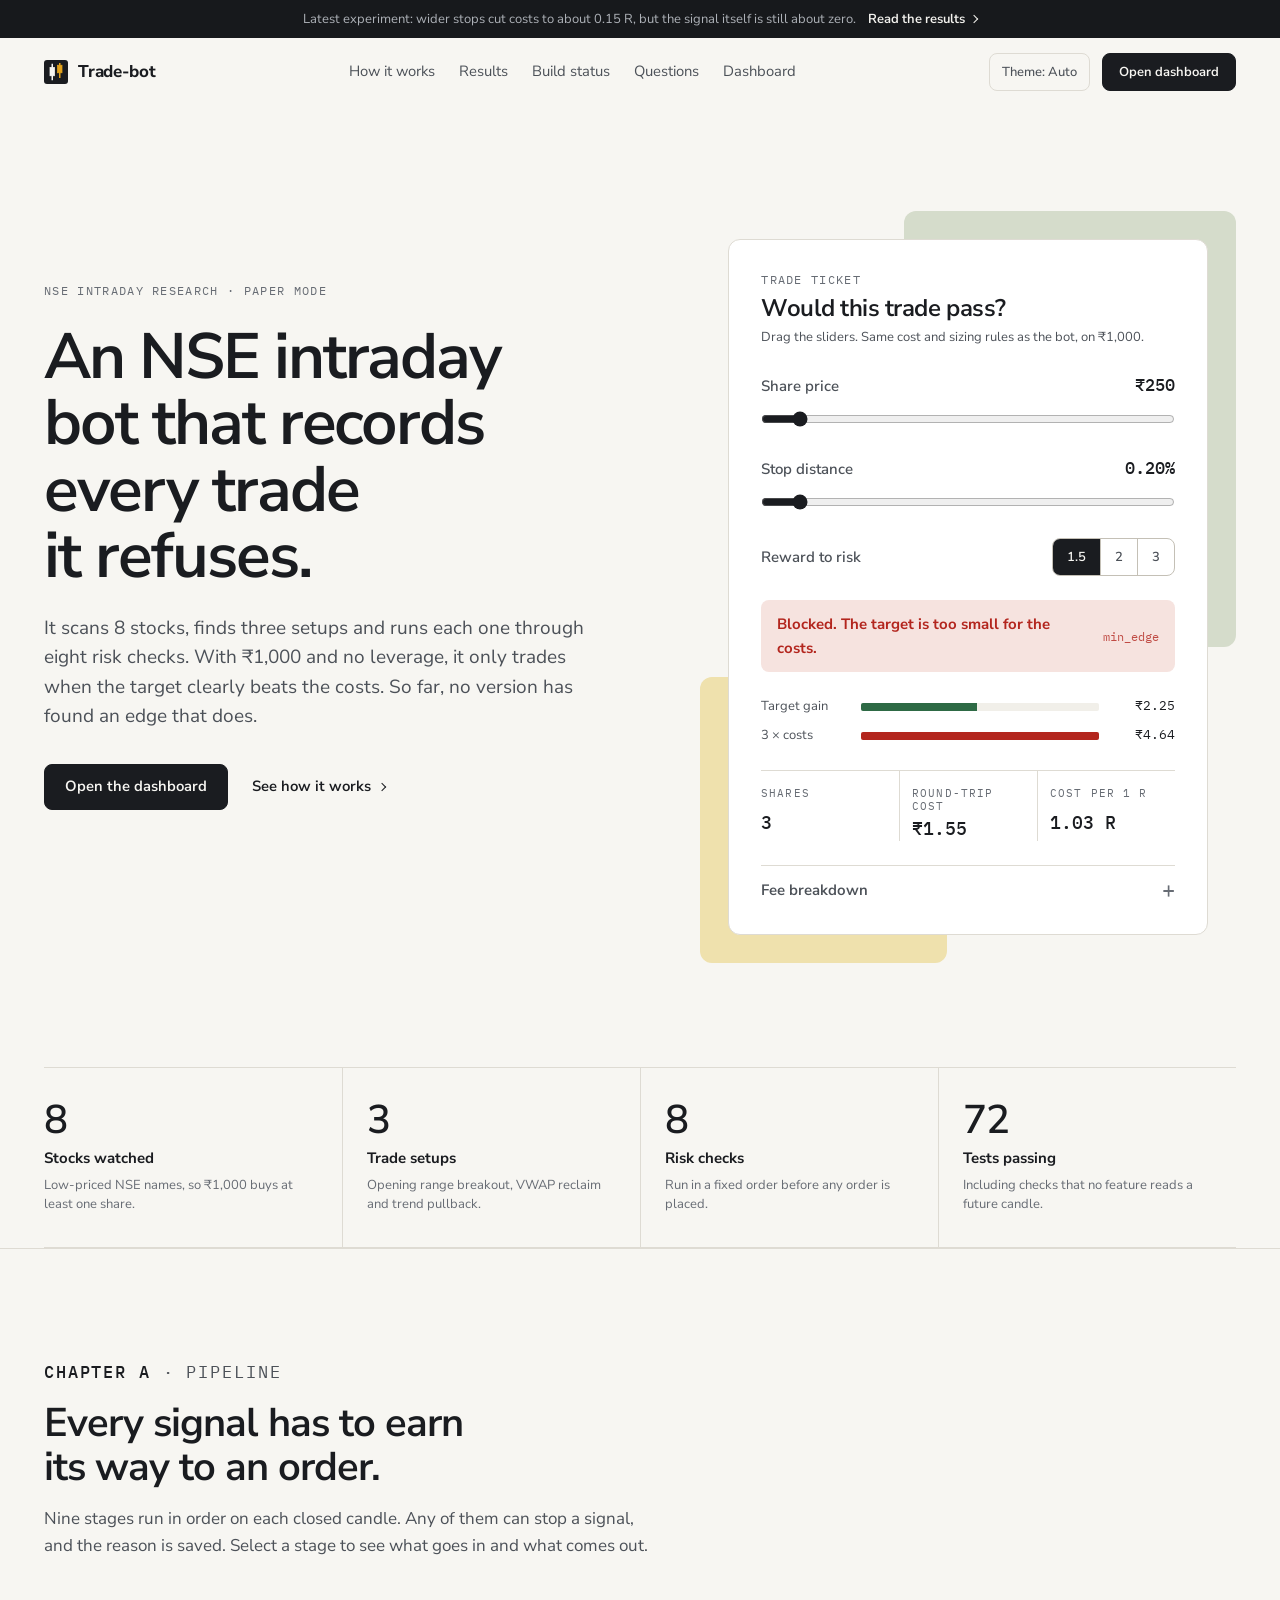
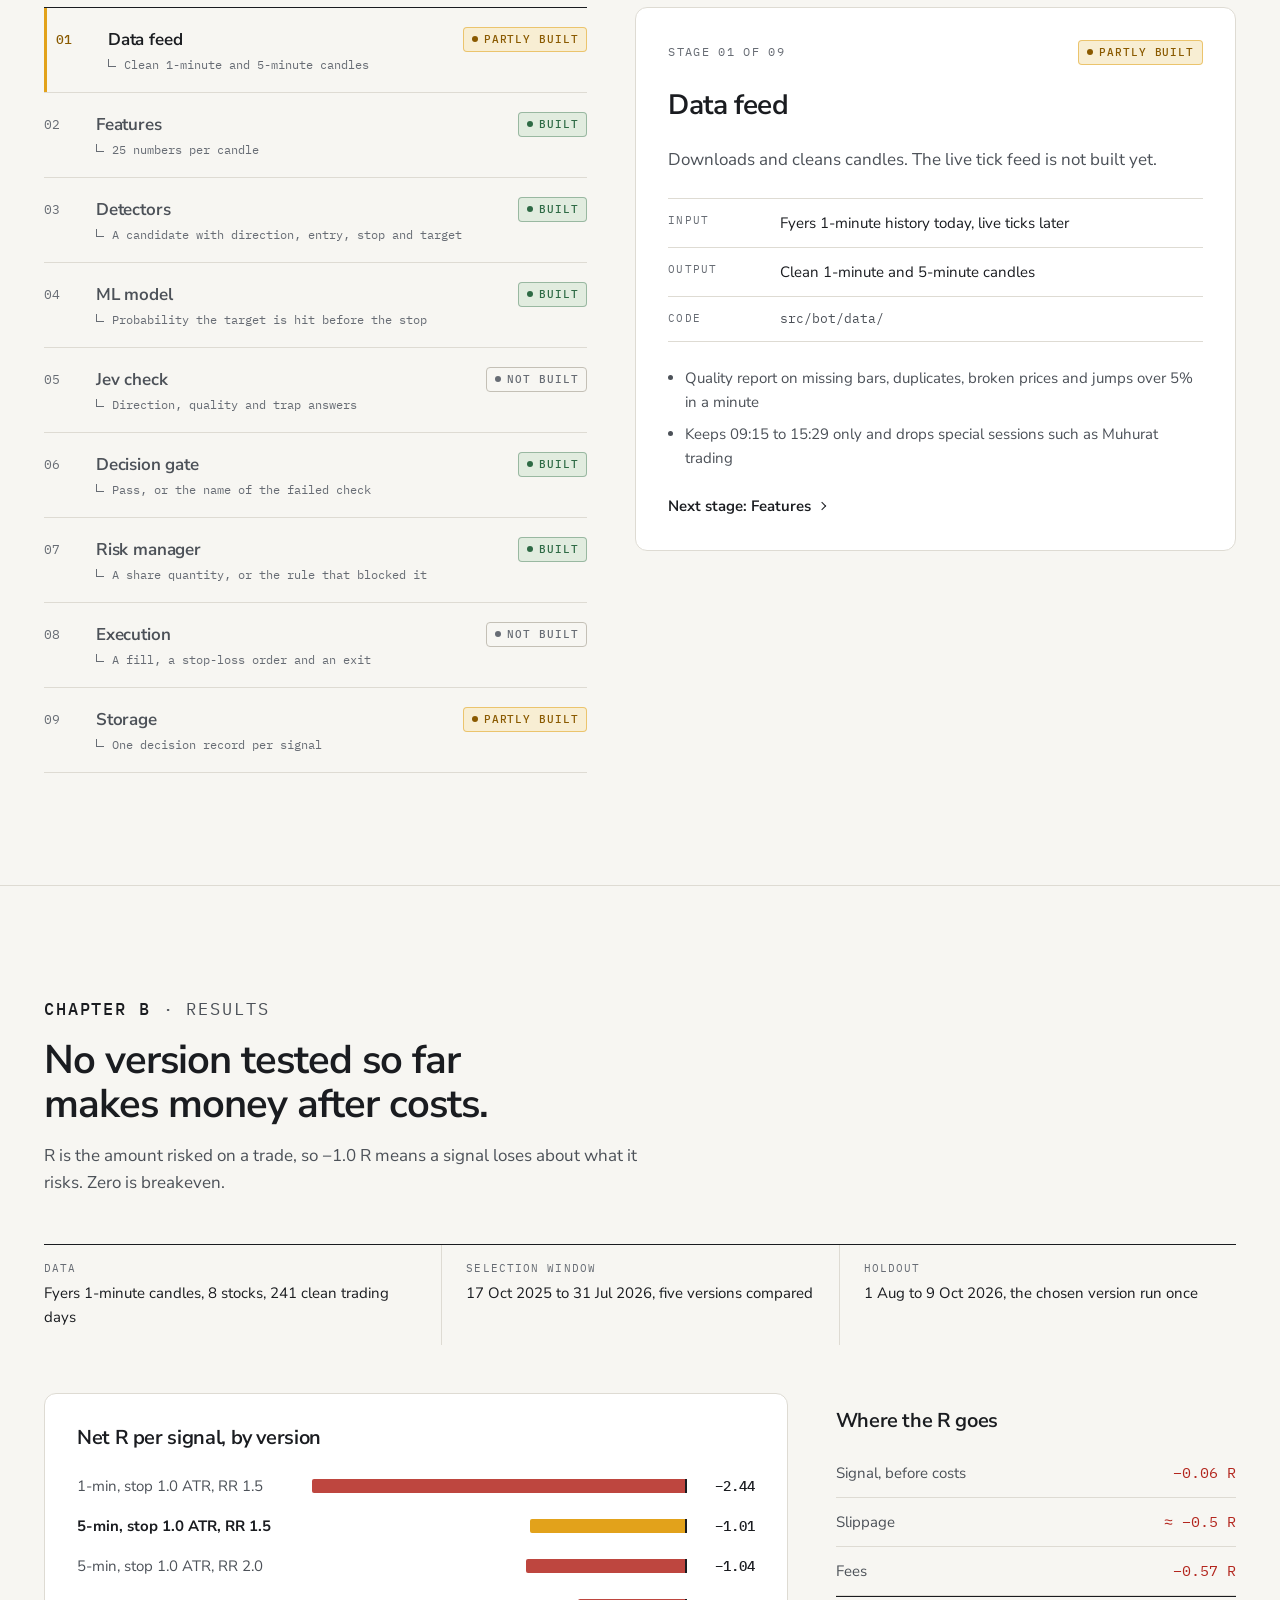
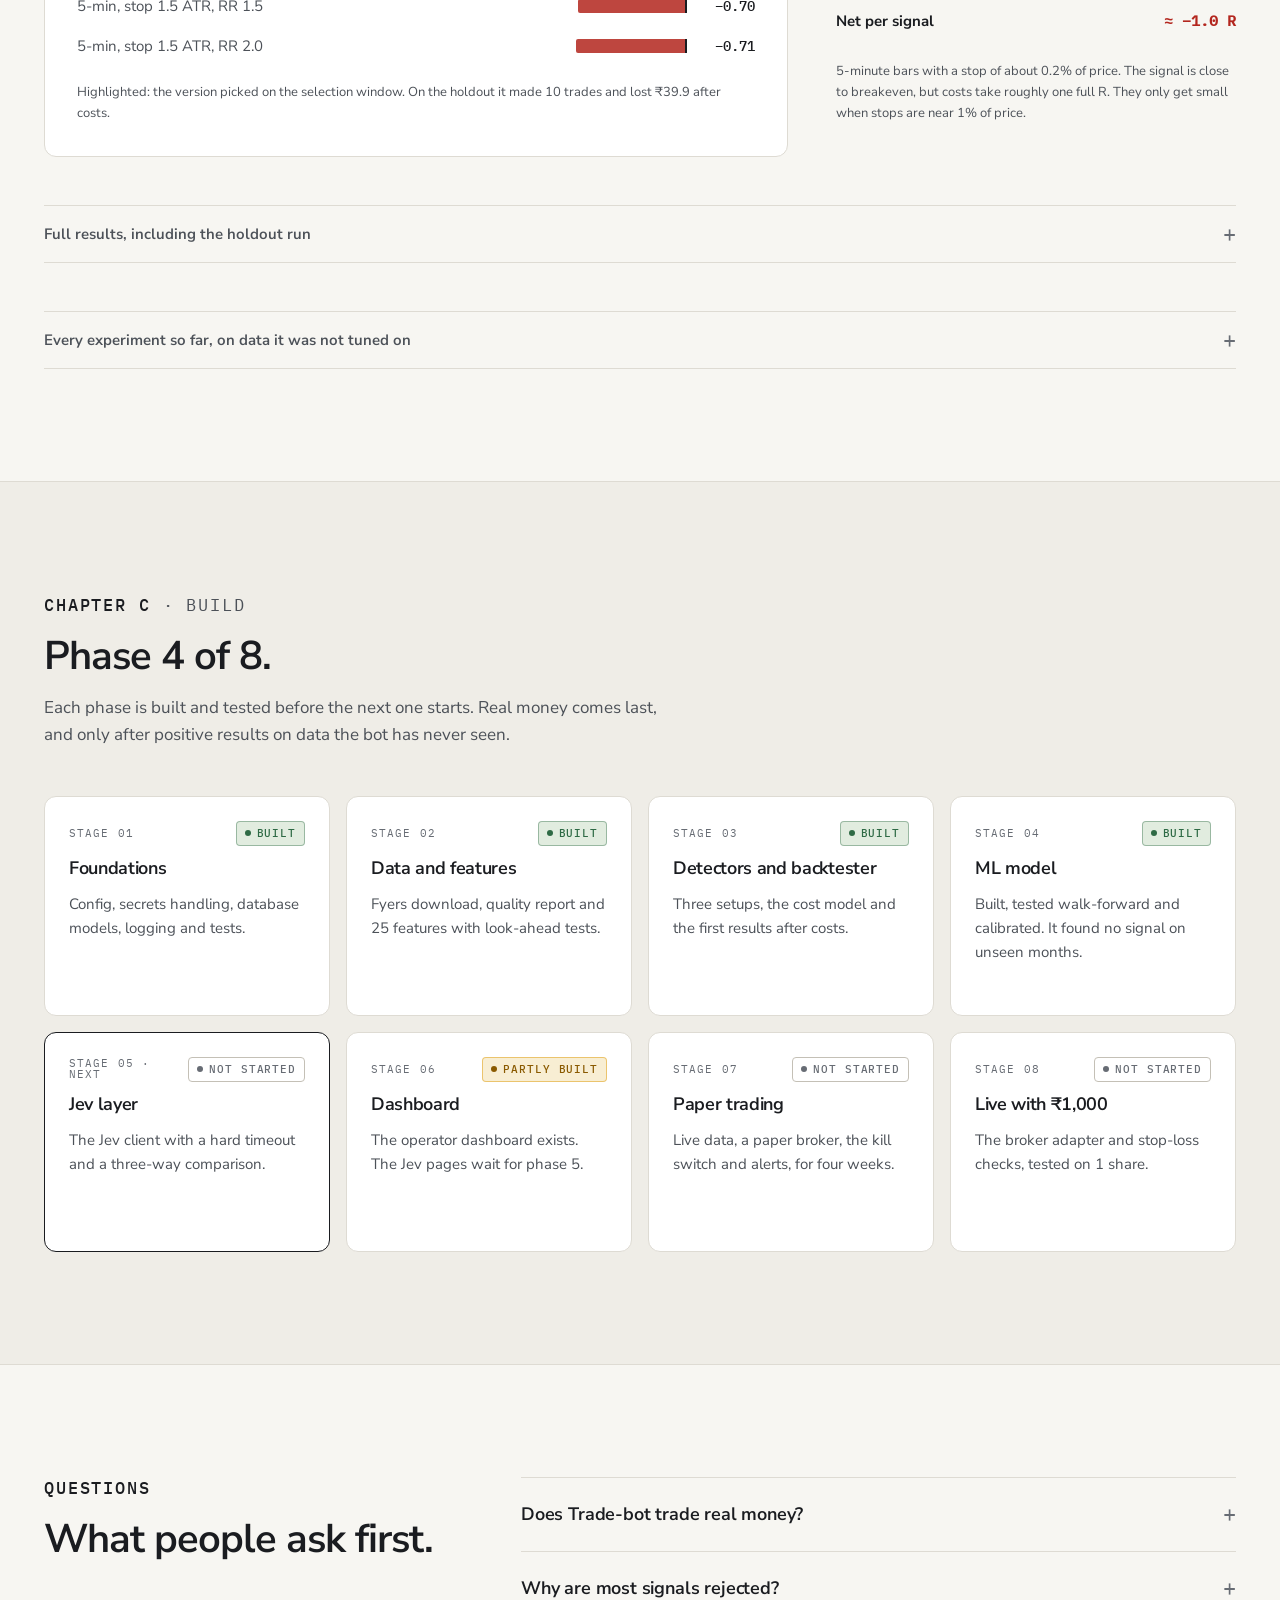
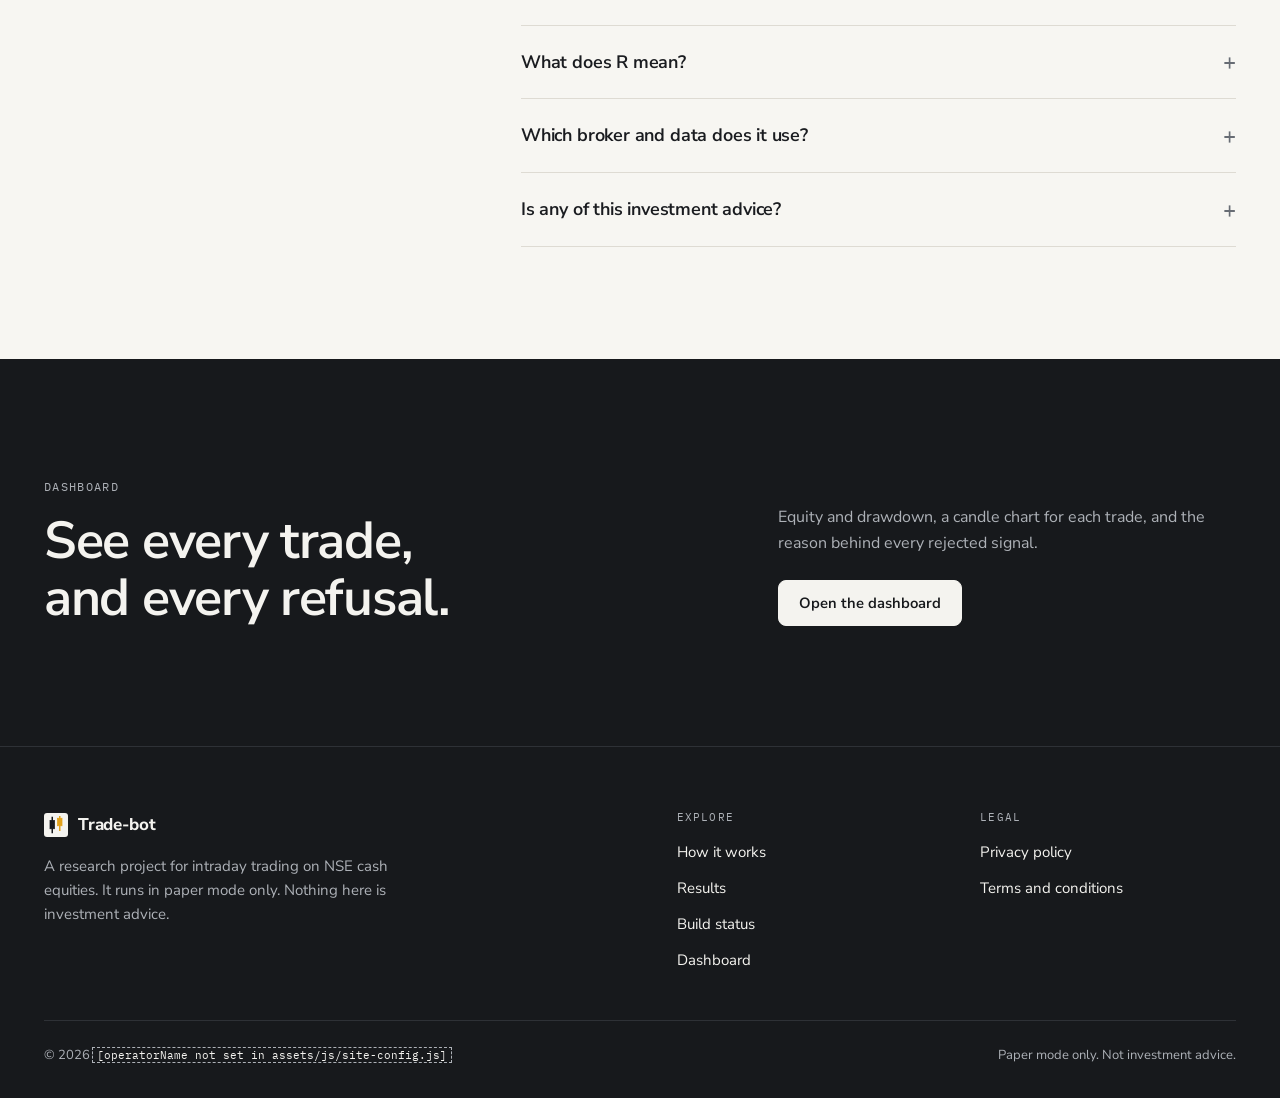
==== commit cf137ac4: "docs(frontend): bring build status and results up to Phase 4 Phase 4 done (ML found no out-of-sample" ====
--- a/frontend/index.html
+++ b/frontend/index.html
@@ -18,7 +18,7 @@
 </head>
 <body>
 <a class="skip" href="#main">Skip to content</a>
-<div class="announce"><div class="wrap"><span>Latest experiment: 5-minute bars halve the cost drag, but no version is profitable yet.</span><a href="#results">Read the results</a></div></div>
+<div class="announce"><div class="wrap"><span>Latest experiment: wider stops cut costs to about 0.15 R, but the signal itself is still about zero.</span><a href="#results">Read the results</a></div></div>
 <header class="site-header">
   <div class="wrap">
     <a class="brand" href="./" aria-label="Trade-bot home">
@@ -100,7 +100,7 @@
         <div class="stat"><span class="v">8</span><span class="k">Stocks watched</span><span class="s">Low-priced NSE names, so &#8377;1,000 buys at least one share.</span></div>
         <div class="stat"><span class="v">3</span><span class="k">Trade setups</span><span class="s">Opening range breakout, VWAP reclaim and trend pullback.</span></div>
         <div class="stat"><span class="v">8</span><span class="k">Risk checks</span><span class="s">Run in a fixed order before any order is placed.</span></div>
-        <div class="stat"><span class="v">58</span><span class="k">Tests passing</span><span class="s">Including checks that no feature reads a future candle.</span></div>
+        <div class="stat"><span class="v">72</span><span class="k">Tests passing</span><span class="s">Including checks that no feature reads a future candle.</span></div>
       </div>
     </div>
   </section>
@@ -162,6 +162,24 @@
           <p class="small muted">Source: <code>docs/experiments/2026-10-12-timeframe.md</code> in the repository.</p>
         </div>
       </details>
+      <details class="more results-more">
+        <summary>Every experiment so far, on data it was not tuned on</summary>
+        <div class="more-body">
+          <div class="table-scroll">
+            <table>
+              <thead>
+                <tr><th>Experiment</th><th>Out-of-sample test</th><th class="n">Net R per signal</th><th>Verdict</th></tr>
+              </thead>
+              <tbody>
+                <tr><td>1-minute vs 5-minute bars</td><td>Holdout, 1 Aug to 9 Oct 2026</td><td class="n loss">&minus;1.10</td><td>Costs take about 1 R per trade</td></tr>
+                <tr><td>ML filter (LightGBM, walk-forward)</td><td>6 test months, May to Oct 2026</td><td class="n muted">n/a</td><td>AUC 0.499, same as shuffled labels. The filter never trades.</td></tr>
+                <tr><td>Wider stops on 15-minute bars, opening-range breakout</td><td>Holdout, 1 Aug to 9 Oct 2026</td><td class="n loss">&minus;0.17</td><td>Costs now small, but the signal is about 0 R before costs</td></tr>
+              </tbody>
+            </table>
+          </div>
+          <p class="small muted">Sources: <code>docs/experiments/</code> in the repository. Nothing here was changed after seeing the holdout.</p>
+        </div>
+      </details>
     </div>
   </section>
 
@@ -169,7 +187,7 @@
     <div class="wrap">
       <div class="section-head">
         <p class="eyebrow"><b>Chapter C</b> &middot; Build</p>
-        <h2>Phase 3 of 8.</h2>
+        <h2>Phase 4 of 8.</h2>
         <p>Each phase is built and tested before the next one starts. Real money comes last, and only after positive results on data the bot has never seen.</p>
       </div>
       <ol class="stages" id="stages"></ol>
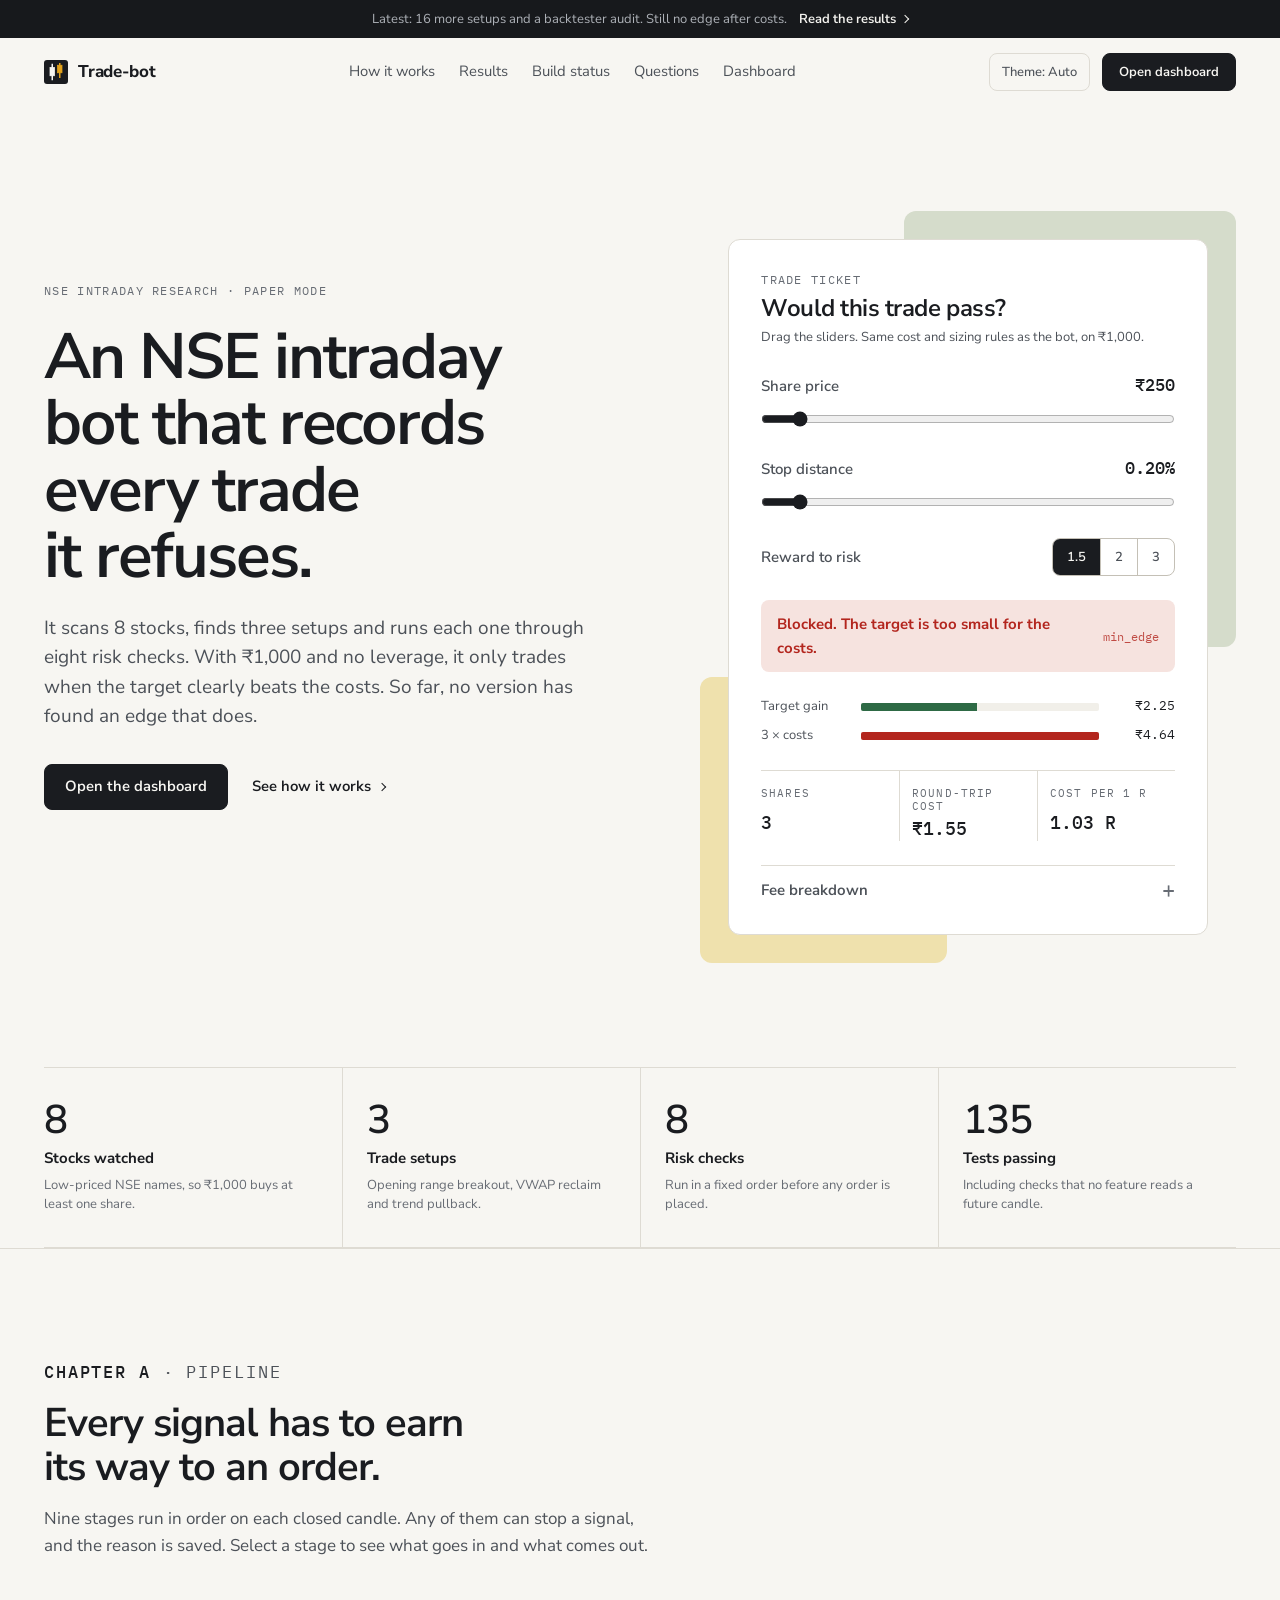
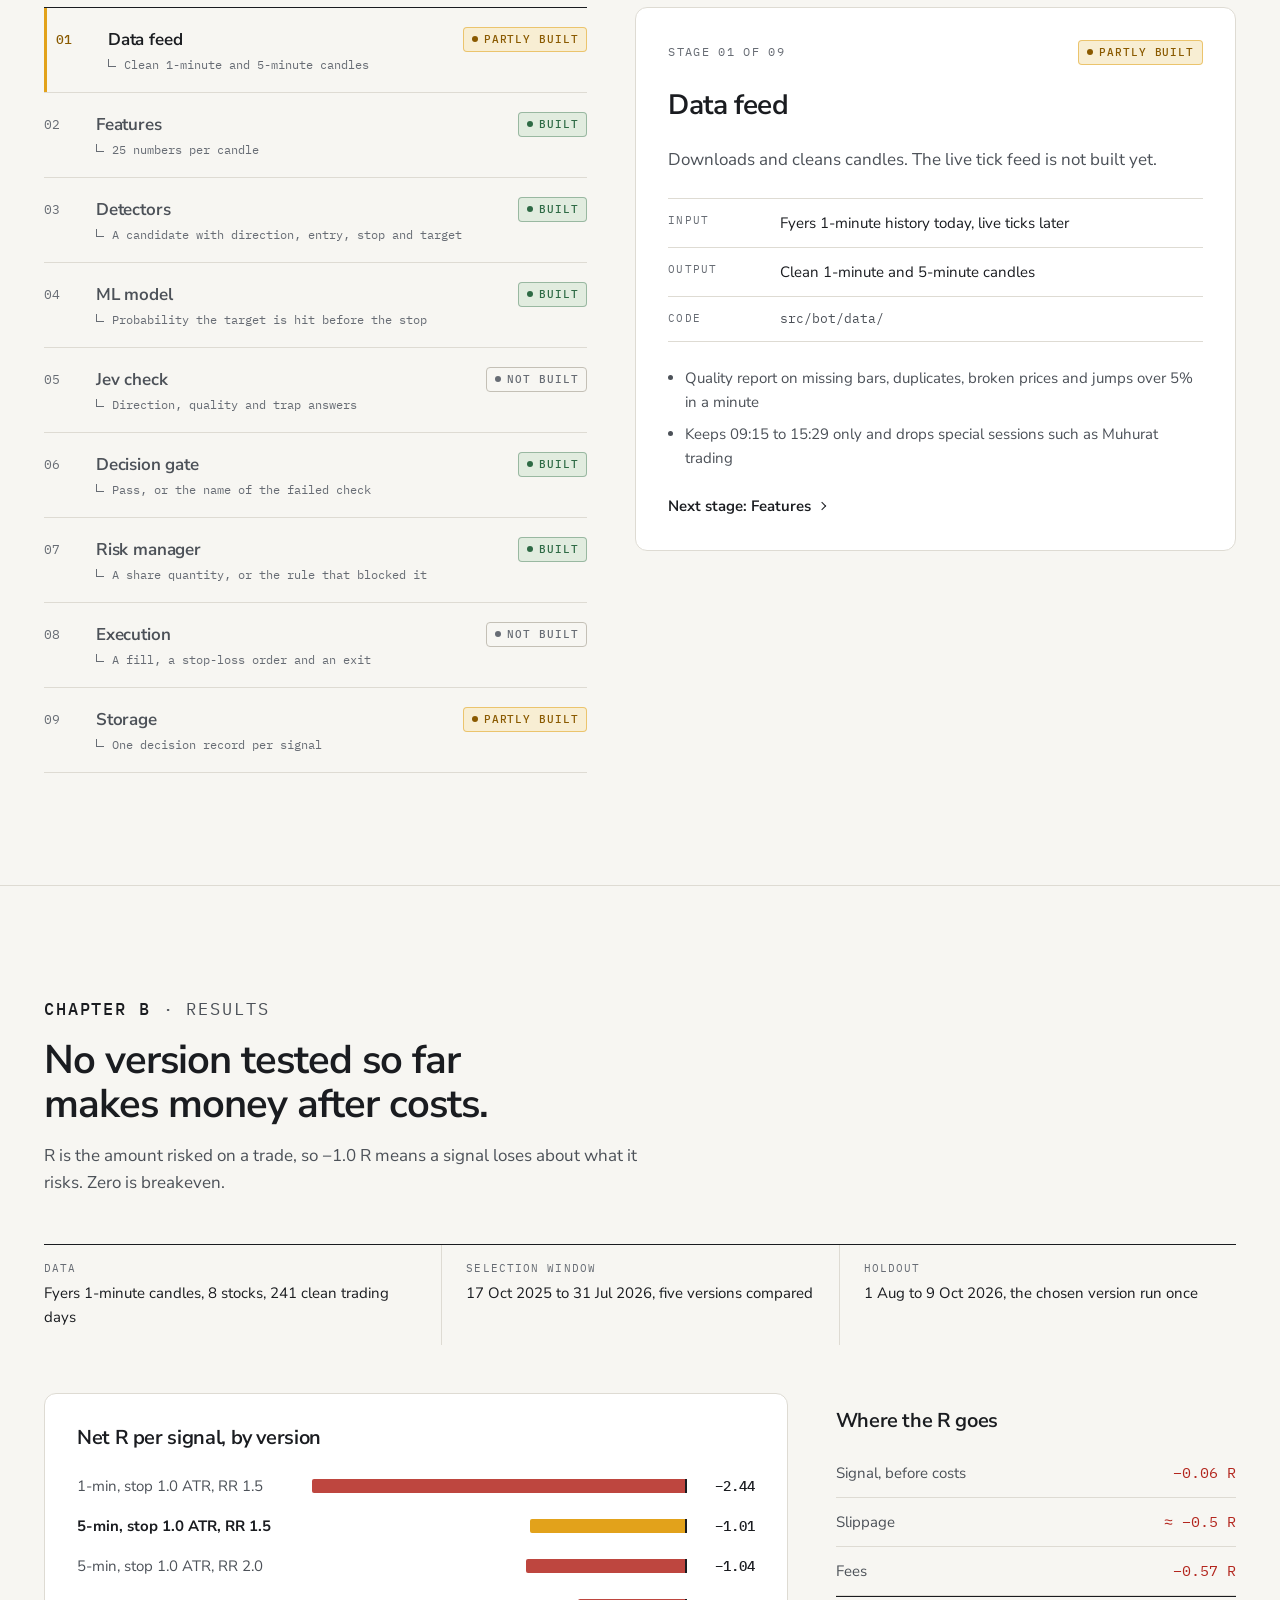
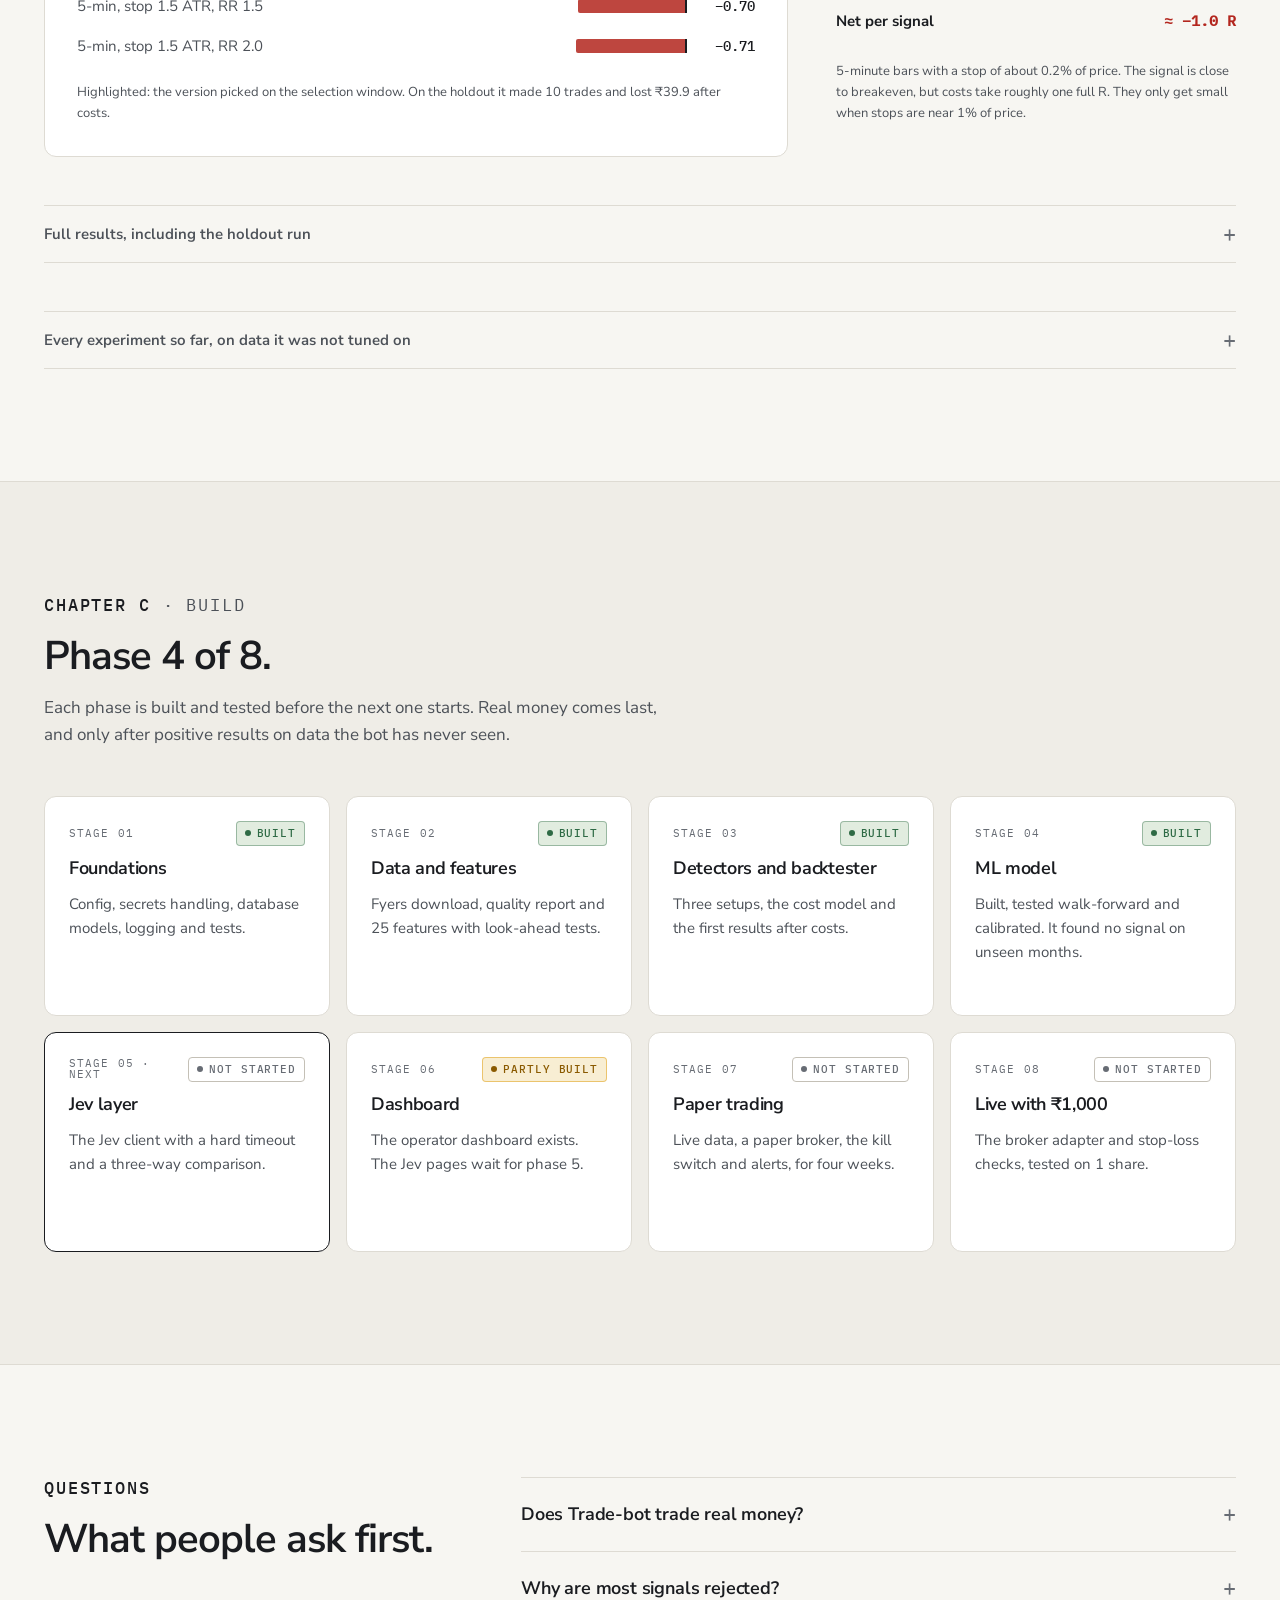
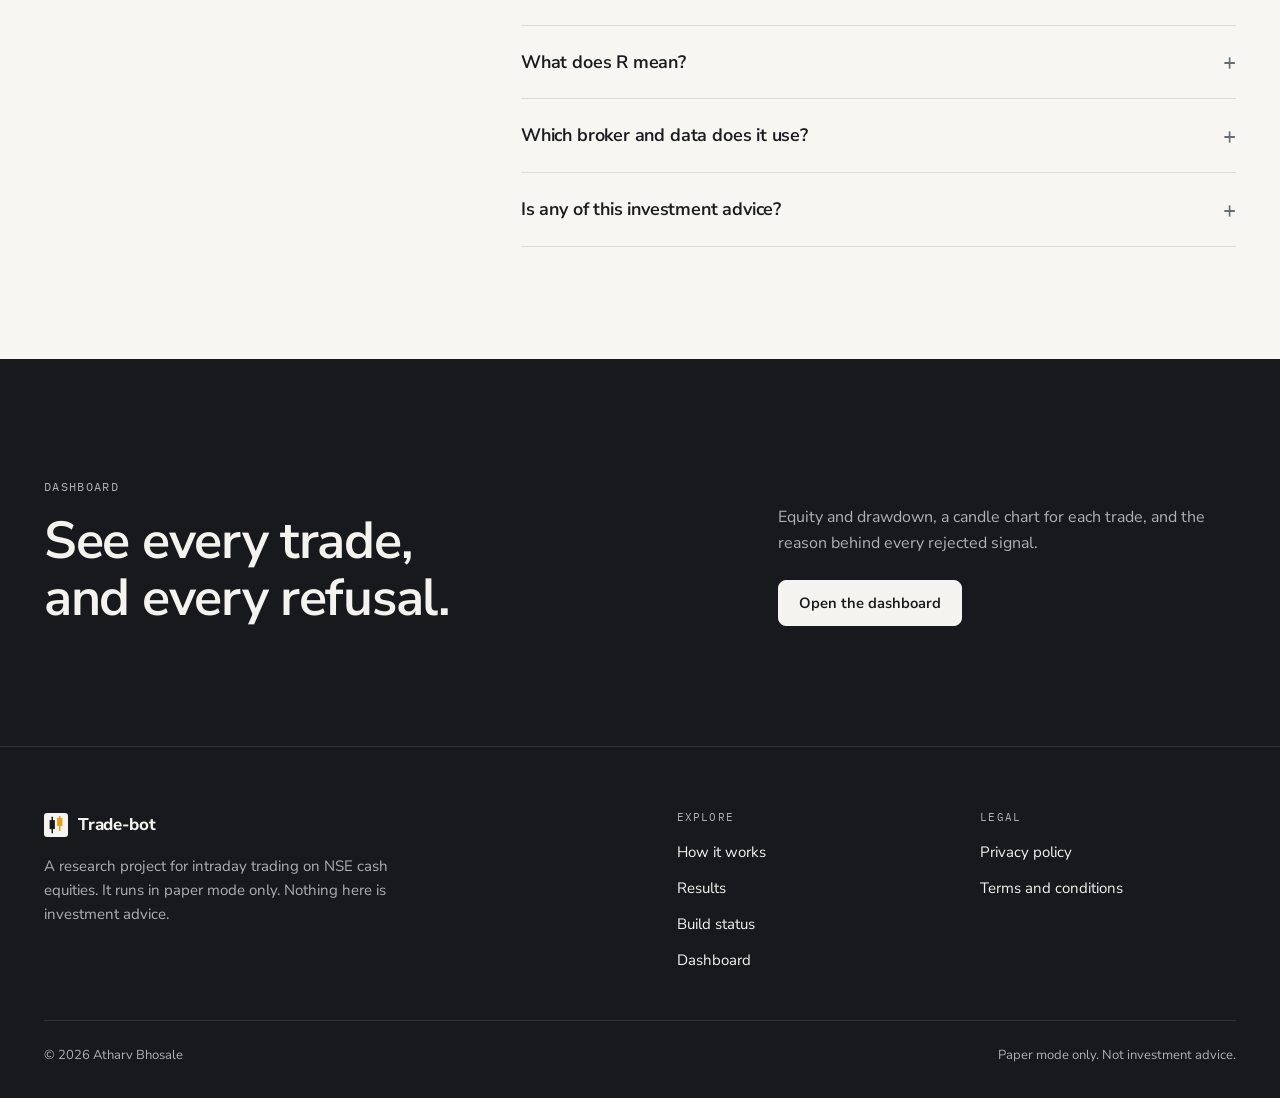
==== commit 204cc2d5: "docs(frontend): add the fade, momentum, audit and execution results Co-Authored-By: Claude Opus 5.5 " ====
--- a/frontend/index.html
+++ b/frontend/index.html
@@ -18,7 +18,7 @@
 </head>
 <body>
 <a class="skip" href="#main">Skip to content</a>
-<div class="announce"><div class="wrap"><span>Latest experiment: wider stops cut costs to about 0.15 R, but the signal itself is still about zero.</span><a href="#results">Read the results</a></div></div>
+<div class="announce"><div class="wrap"><span>Latest: 16 more setups and a backtester audit. Still no edge after costs.</span><a href="#results">Read the results</a></div></div>
 <header class="site-header">
   <div class="wrap">
     <a class="brand" href="./" aria-label="Trade-bot home">
@@ -100,7 +100,7 @@
         <div class="stat"><span class="v">8</span><span class="k">Stocks watched</span><span class="s">Low-priced NSE names, so &#8377;1,000 buys at least one share.</span></div>
         <div class="stat"><span class="v">3</span><span class="k">Trade setups</span><span class="s">Opening range breakout, VWAP reclaim and trend pullback.</span></div>
         <div class="stat"><span class="v">8</span><span class="k">Risk checks</span><span class="s">Run in a fixed order before any order is placed.</span></div>
-        <div class="stat"><span class="v">72</span><span class="k">Tests passing</span><span class="s">Including checks that no feature reads a future candle.</span></div>
+        <div class="stat"><span class="v">135</span><span class="k">Tests passing</span><span class="s">Including checks that no feature reads a future candle.</span></div>
       </div>
     </div>
   </section>
@@ -174,6 +174,9 @@
                 <tr><td>1-minute vs 5-minute bars</td><td>Holdout, 1 Aug to 9 Oct 2026</td><td class="n loss">&minus;1.10</td><td>Costs take about 1 R per trade</td></tr>
                 <tr><td>ML filter (LightGBM, walk-forward)</td><td>6 test months, May to Oct 2026</td><td class="n muted">n/a</td><td>AUC 0.499, same as shuffled labels. The filter never trades.</td></tr>
                 <tr><td>Wider stops on 15-minute bars, opening-range breakout</td><td>Holdout, 1 Aug to 9 Oct 2026</td><td class="n loss">&minus;0.17</td><td>Costs now small, but the signal is about 0 R before costs</td></tr>
+                <tr><td>8 mean-reversion fades (VWAP, failed breakout, gap, RSI 2)</td><td>Validation, May to Jul 2026</td><td class="n loss">&minus;0.02 to &minus;0.28</td><td>None positive. Fades have no edge either.</td></tr>
+                <tr><td>8 momentum and relative-strength setups</td><td>Validation, May to Jul 2026</td><td class="n loss">&minus;0.05 to &minus;0.30</td><td>None positive. The morning move does not carry into the afternoon.</td></tr>
+                <tr><td>Backtester audit and execution costs</td><td>Selection window</td><td class="n muted">n/a</td><td>5 small bugs fixed, none changes a result. 0.05% slippage is about twice the measured spread, so it stays.</td></tr>
               </tbody>
             </table>
           </div>
